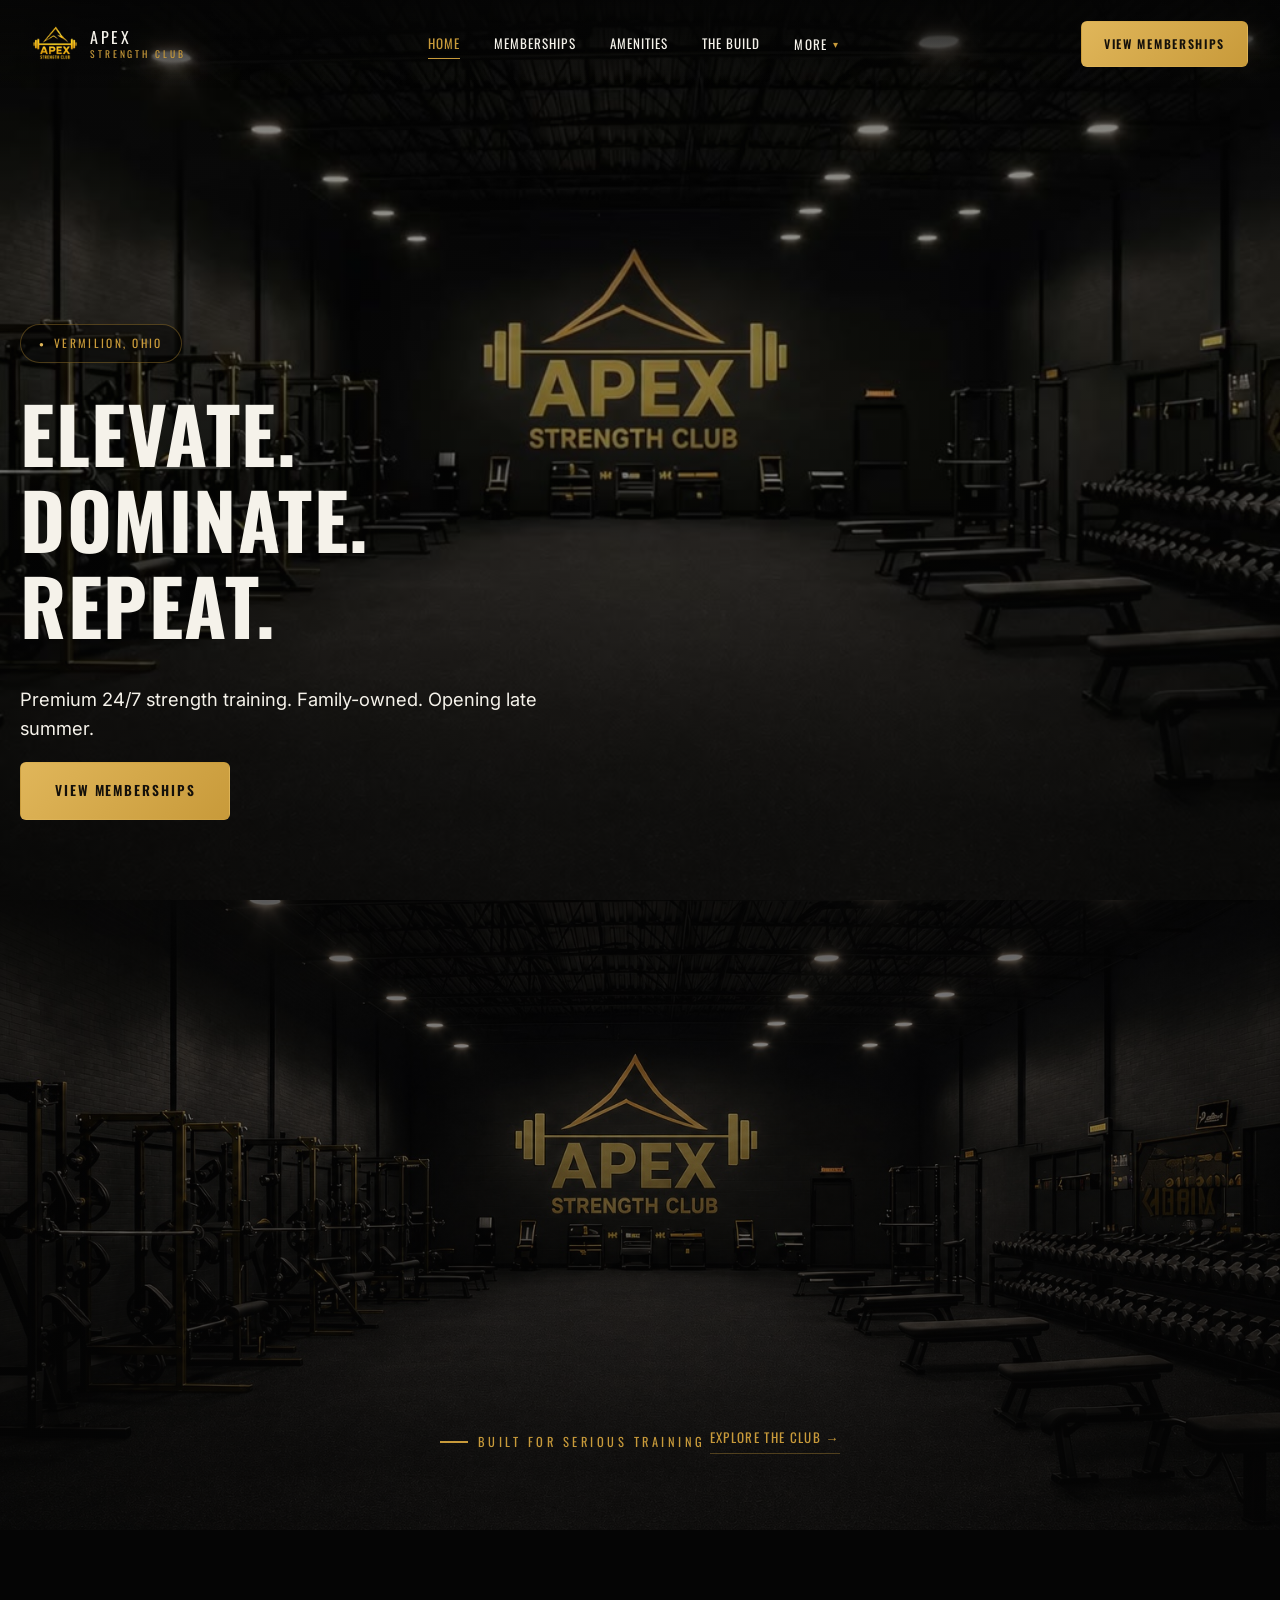
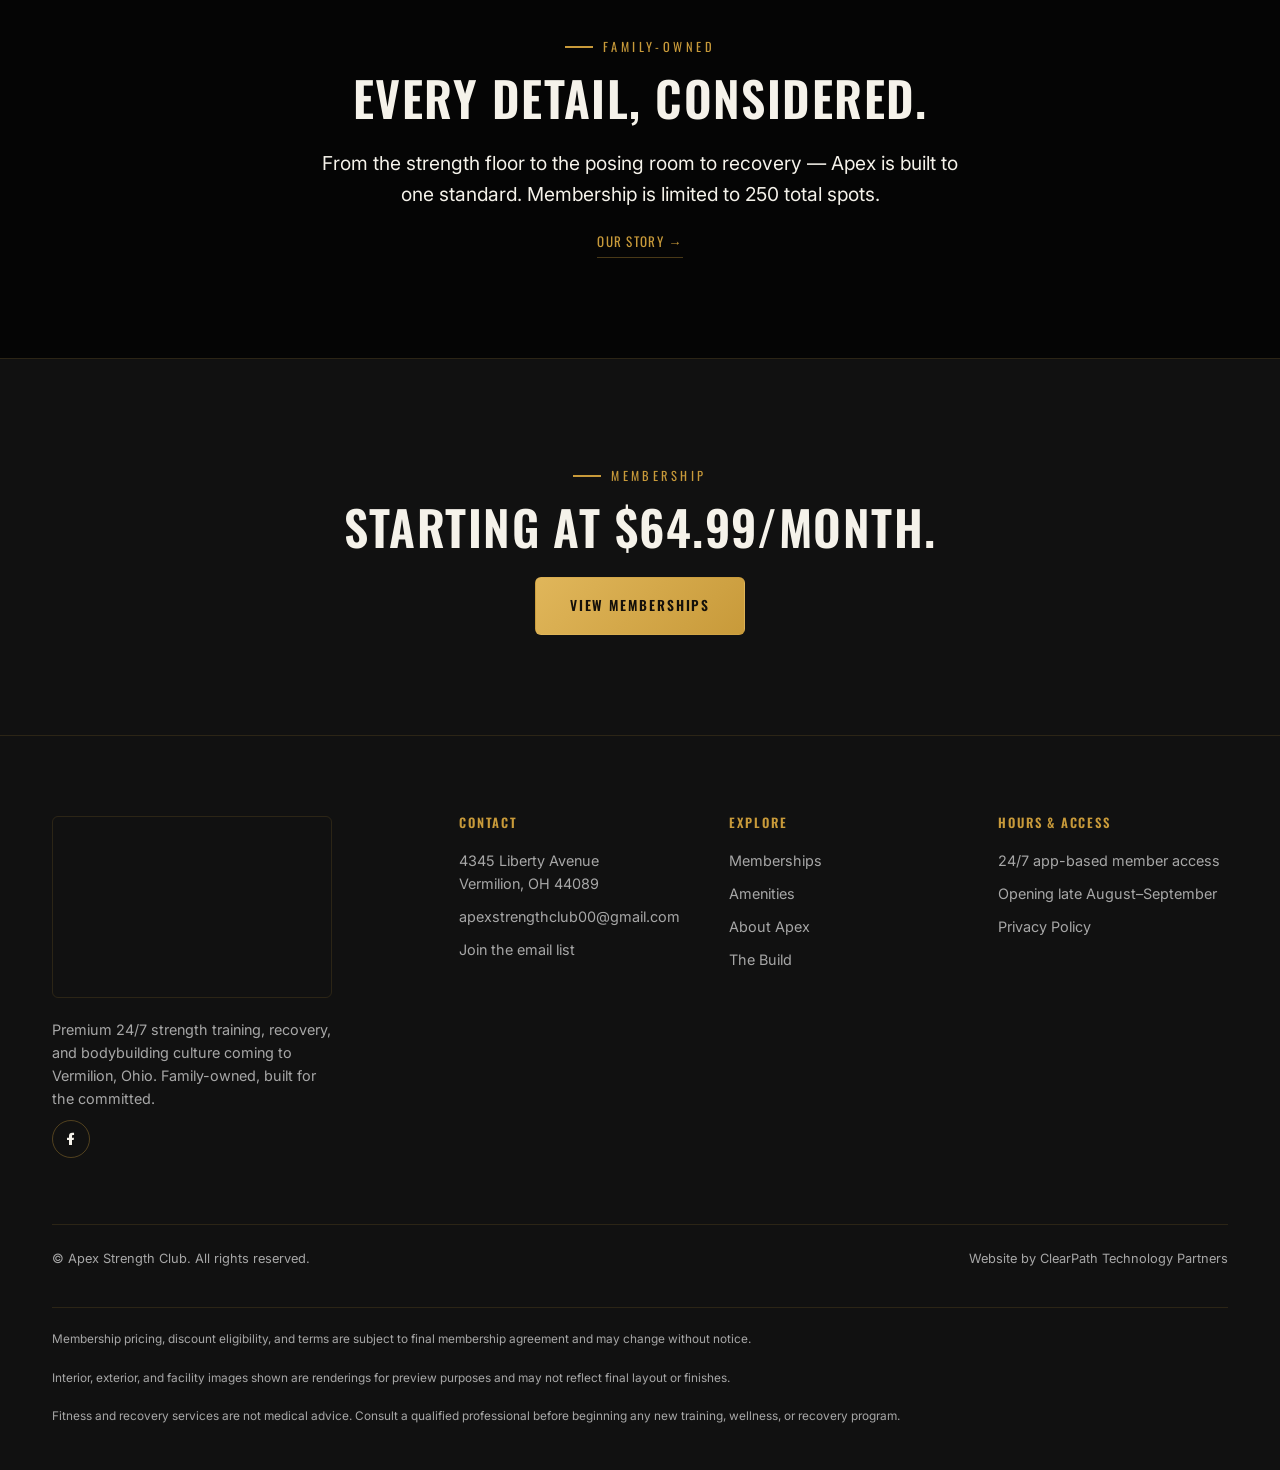
==== index.html @ a41e516b "Experiment: strip homepage to a minimal, premium-brand layout Testing a "less is more" methodology o" ====
<!doctype html>
<html lang="en">
<head>
<meta charset="UTF-8">
<meta name="viewport" content="width=device-width, initial-scale=1">
<title>Apex Strength Club | 24/7 Gym Coming to Vermilion, Ohio</title>
<meta name="description" content="Apex Strength Club is bringing premium 24/7 strength training, recovery amenities, a posing room, smoothie bar, and a luxury gym experience to Vermilion, Ohio.">
<link rel="canonical" href="https://apexstrengthclub.com/">

<meta property="og:type" content="website">
<meta property="og:title" content="Apex Strength Club | 24/7 Gym Coming to Vermilion, Ohio">
<meta property="og:description" content="Premium 24/7 strength training, recovery, and bodybuilding culture coming to Vermilion, Ohio. Memberships starting at $64.99/month.">
<meta property="og:image" content="https://apexstrengthclub.com/assets/images/web/gym-interior-main.jpg">
<meta property="og:url" content="https://apexstrengthclub.com/">
<meta name="twitter:card" content="summary_large_image">

<link rel="icon" href="/favicon.ico" sizes="any">
<link rel="icon" type="image/png" sizes="32x32" href="assets/images/favicon/favicon-32.png">
<link rel="icon" type="image/png" sizes="16x16" href="assets/images/favicon/favicon-16.png">
<link rel="apple-touch-icon" sizes="180x180" href="assets/images/favicon/apple-touch-icon.png">

<link rel="preconnect" href="https://fonts.googleapis.com">
<link rel="preconnect" href="https://fonts.gstatic.com" crossorigin>
<link href="https://fonts.googleapis.com/css2?family=Oswald:wght@500;600;700&family=Inter:wght@400;500;600&display=swap" rel="stylesheet">
<link rel="stylesheet" href="assets/css/styles.css?v=14">

<script type="application/ld+json">
{
  "@context": "https://schema.org",
  "@type": "SportsActivityLocation",
  "name": "Apex Strength Club",
  "image": "https://apexstrengthclub.com/assets/images/web/gym-interior-main.jpg",
  "url": "https://apexstrengthclub.com/",
  "email": "apexstrengthclub00@gmail.com",
  "address": {
    "@type": "PostalAddress",
    "streetAddress": "4345 Liberty Avenue",
    "addressLocality": "Vermilion",
    "addressRegion": "OH",
    "postalCode": "44089",
    "addressCountry": "US"
  },
  "openingHours": "Mo-Su 00:00-24:00",
  "priceRange": "$64.99-$69.99/month",
  "sameAs": ["https://www.facebook.com/p/Apex-strength-Club-61581613797288/"]
}
</script>
<!-- CONFIRM before launch: add "telephone" field to the schema above once a business line is public. -->

<!-- Vercel Web Analytics -->
<script>window.va = window.va || function () { (window.vaq = window.vaq || []).push(arguments); };</script>
<script defer src="/_vercel/insights/script.js"></script>
</head>
<body data-page="home">

<div id="nav-ph"></div>

<main>

  <!-- HERO -->
  <section class="hero">
    <video class="hero-media" data-bg-video autoplay muted loop playsinline preload="auto" poster="assets/images/posters/apex-gym-hero.jpg">
      <source src="assets/videos/optimized/apex-gym-hero.mp4" type="video/mp4">
    </video>
    <div class="container hero-content">
      <span class="hero-badge">Vermilion, Ohio</span>
      <h1>Elevate.<br>Dominate.<br>Repeat.</h1>
      <p class="lead">Premium 24/7 strength training. Family-owned. Opening late summer.</p>
      <div class="cta-row">
        <a href="memberships.html" class="btn btn-primary">View Memberships</a>
      </div>
    </div>
  </section>

  <!-- VISUAL MOMENT -->
  <section class="page-hero" style="min-height:70vh;">
    <img class="page-hero-media" src="assets/images/web/gym-interior-main.jpg" alt="Rendering of the Apex Strength Club main strength floor with the gold Apex wordmark on the back wall" loading="lazy">
    <div class="container page-hero-content" style="padding-bottom:64px;" data-reveal="up">
      <span class="kicker">Built For Serious Training</span>
      <a href="amenities.html" class="link-minimal">Explore the Club &rarr;</a>
    </div>
  </section>

  <!-- BRAND STATEMENT -->
  <section class="section" style="text-align:center;">
    <div class="container" style="max-width:720px;" data-reveal="up">
      <span class="kicker" style="justify-content:center">Family-Owned</span>
      <h2>Every detail, considered.</h2>
      <p class="lead">From the strength floor to the posing room to recovery &mdash; Apex is built to one standard. Membership is limited to 250 total spots.</p>
      <a href="about.html" class="link-minimal">Our Story &rarr;</a>
    </div>
  </section>

  <!-- MEMBERSHIP CTA -->
  <section class="section section-alt" style="text-align:center; border-top:1px solid var(--border);">
    <div class="container" data-reveal="up">
      <span class="kicker" style="justify-content:center">Membership</span>
      <h2>Starting at $64.99/month.</h2>
      <div class="cta-row" style="justify-content:center;">
        <a href="memberships.html" class="btn btn-primary">View Memberships</a>
      </div>
    </div>
  </section>

</main>

<div id="footer-ph"></div>
<div id="sticky-cta-ph"></div>

<script src="assets/js/components.js?v=4"></script>
<script>
  document.getElementById('nav-ph').innerHTML = NAV(document.body.dataset.page);
  document.getElementById('footer-ph').innerHTML = FOOTER;
  document.getElementById('sticky-cta-ph').innerHTML = MOBILE_STICKY_CTA;
</script>
<script src="assets/js/script.js?v=5"></script>
</body>
</html>
---- assets/css/styles.css ----
/* ============================================================
   APEX STRENGTH CLUB — design tokens + site styles
   Palette/type per client brief. No hardcoded colors below —
   everything reaches for the tokens in :root.
   ============================================================ */

:root {
  /* Brand colors (from build brief) */
  --bg: #050505;
  --surface: #111111;
  --panel: #1a1a1a;
  --accent: #c89a3a;
  --accent-glow: #e0b65a;
  --text: #f5f2ea;
  --muted: #a7a7a7;

  /* Derived */
  --border: rgba(200, 154, 58, 0.15);
  --border-s: rgba(200, 154, 58, 0.35);
  --shadow-glow: 0 0 40px rgba(200, 154, 58, 0.18);
  --overlay-strong: rgba(5, 5, 5, 0.78);
  --overlay-soft: rgba(5, 5, 5, 0.45);

  /* Radii */
  --r: 6px;
  --rl: 12px;
  --rxl: 20px;

  /* Type */
  --fd: 'Oswald', sans-serif;
  --fb: 'Inter', sans-serif;

  /* Layout */
  --container: 1240px;
  --nav-h: 88px;
}

/* ---------- Reset ---------- */
*, *::before, *::after { box-sizing: border-box; }
html { scroll-behavior: smooth; scroll-padding-top: var(--nav-h); overflow-x: hidden; }
body {
  margin: 0;
  background: var(--bg);
  color: var(--text);
  font-family: var(--fb);
  font-size: 16px;
  line-height: 1.6;
  -webkit-font-smoothing: antialiased;
  overflow-x: hidden; /* scroll-reveal transforms shouldn't introduce a horizontal scrollbar */
}
img { max-width: 100%; display: block; }
a { color: inherit; text-decoration: none; }
ul { list-style: none; margin: 0; padding: 0; }
button { font-family: inherit; cursor: pointer; }
input, select, textarea { font-family: inherit; }

/* Visible focus state everywhere, never silently removed */
a:focus-visible, button:focus-visible, input:focus-visible,
textarea:focus-visible, select:focus-visible {
  outline: 2px solid var(--accent-glow);
  outline-offset: 3px;
}

.visually-hidden {
  position: absolute; width: 1px; height: 1px; overflow: hidden;
  clip: rect(0 0 0 0); white-space: nowrap;
}

/* ---------- Typography ---------- */
h1, h2, h3, h4 {
  font-family: var(--fd);
  text-transform: uppercase;
  letter-spacing: 0.03em;
  font-weight: 600;
  line-height: 1.12;
  margin: 0 0 0.5em;
  color: var(--text);
}
h1 { font-size: clamp(2.6rem, 6vw, 5rem); font-weight: 700; letter-spacing: 0.02em; }
h2 { font-size: clamp(2rem, 4vw, 3rem); }
h3 { font-size: clamp(1.25rem, 2.4vw, 1.6rem); }
p { margin: 0 0 1em; color: var(--muted); }
p.lead { font-size: 1.2rem; color: var(--text); }
strong { color: var(--text); }

.kicker {
  display: inline-flex;
  align-items: center;
  gap: 10px;
  font-family: var(--fd);
  text-transform: uppercase;
  letter-spacing: 0.28em;
  font-size: 0.78rem;
  color: var(--accent);
  margin-bottom: 1.1em;
}
.kicker::before {
  content: '';
  width: 28px; height: 2px;
  background: var(--accent);
  display: inline-block;
}

.text-gold { color: var(--accent); }
.text-muted { color: var(--muted); }

/* Understated secondary/exploratory link — reserve solid buttons for the one
   primary action per section, this for "learn more"-weight links. */
.link-minimal {
  display: inline-flex;
  align-items: center;
  gap: 8px;
  font-family: var(--fd);
  text-transform: uppercase;
  letter-spacing: 0.1em;
  font-size: 0.82rem;
  color: var(--accent);
  border-bottom: 1px solid var(--border-s);
  padding-bottom: 5px;
  transition: gap 0.25s ease, border-color 0.25s ease;
}
.link-minimal:hover { gap: 13px; border-color: var(--accent); }

/* ---------- Layout helpers ---------- */
.container {
  max-width: var(--container);
  margin: 0 auto;
  padding: 0 32px;
}
.section { padding: 100px 0; }
.section-alt { background: var(--surface); }
.section-header { max-width: 680px; margin-bottom: 56px; }
.section-header.center { margin-left: auto; margin-right: auto; text-align: center; }
.section-divider {
  height: 1px;
  background: linear-gradient(90deg, transparent, var(--border-s), transparent);
  border: none;
  margin: 0;
}

/* Peak motif divider — nods to the logo's mountain mark without repeating it literally */
.peak-divider {
  display: flex;
  justify-content: center;
  padding: 0;
  background: var(--bg);
}
.peak-divider svg { display: block; width: 64px; height: 24px; }

/* ---------- Buttons ---------- */
.btn {
  display: inline-flex;
  align-items: center;
  justify-content: center;
  gap: 10px;
  font-family: var(--fd);
  text-transform: uppercase;
  letter-spacing: 0.14em;
  font-size: 0.85rem;
  font-weight: 600;
  padding: 17px 34px;
  border-radius: var(--r);
  border: 1px solid transparent;
  transition: transform 0.2s ease, box-shadow 0.2s ease, background 0.2s ease, color 0.2s ease;
  white-space: nowrap;
}
.btn-primary {
  background: linear-gradient(135deg, var(--accent-glow), var(--accent));
  color: #14100a;
}
.btn-primary:hover { transform: translateY(-2px); box-shadow: var(--shadow-glow); }
.btn-outline {
  background: transparent;
  color: var(--text);
  border-color: var(--border-s);
}
.btn-outline:hover { border-color: var(--accent); color: var(--accent); }
.btn-block { width: 100%; }
.btn-sm { padding: 12px 22px; font-size: 0.75rem; }

.cta-row { display: flex; flex-wrap: wrap; gap: 16px; align-items: center; }

/* ---------- Nav ---------- */
.site-nav {
  position: fixed;
  top: 0; left: 0; right: 0;
  z-index: 500;
  display: flex;
  align-items: center;
  justify-content: space-between;
  height: var(--nav-h);
  padding: 0 32px;
  background: linear-gradient(to bottom, rgba(5,5,5,0.9), rgba(5,5,5,0));
  transition: background 0.3s ease, box-shadow 0.3s ease;
}
.site-nav.is-scrolled {
  background: rgba(5, 5, 5, 0.94);
  box-shadow: 0 1px 0 var(--border);
  backdrop-filter: blur(8px);
}
.nav-logo { display: flex; align-items: center; gap: 12px; flex-shrink: 0; }
.nav-logo img { height: 46px; width: 46px; object-fit: contain; }
.nav-logo-text {
  font-family: var(--fd);
  text-transform: uppercase;
  letter-spacing: 0.16em;
  font-size: 1rem;
  line-height: 1.1;
}
.nav-logo-text span { display: block; font-size: 0.6rem; color: var(--accent); letter-spacing: 0.3em; margin-top: 2px; }

.nav-links {
  display: flex;
  align-items: center;
  gap: 34px;
  margin: 0 auto;
}
.nav-links a {
  font-family: var(--fd);
  text-transform: uppercase;
  letter-spacing: 0.08em;
  font-size: 0.82rem;
  color: var(--text);
  position: relative;
  padding: 6px 0;
}
.nav-links a::after {
  content: '';
  position: absolute; left: 0; right: 100%; bottom: 0;
  height: 1px; background: var(--accent);
  transition: right 0.25s ease;
}
.nav-links a:hover::after, .nav-links a.is-active::after { right: 0; }
.nav-links a.is-active { color: var(--accent); }

.nav-dropdown { position: relative; list-style: none; }
.nav-dropdown-toggle {
  display: flex; align-items: center; gap: 6px;
  background: transparent; border: none; color: var(--text);
  font-family: var(--fd);
  text-transform: uppercase;
  letter-spacing: 0.08em;
  font-size: 0.82rem;
  padding: 6px 0;
}
.nav-dropdown-toggle .caret { font-size: 0.6rem; color: var(--accent); transition: transform 0.2s ease; }
.nav-dropdown-toggle.is-active { color: var(--accent); }
.nav-dropdown:hover .nav-dropdown-toggle .caret,
.nav-dropdown.is-open .nav-dropdown-toggle .caret { transform: rotate(180deg); }
.nav-dropdown-menu {
  position: absolute; top: calc(100% + 14px); left: 50%;
  transform: translateX(-50%) translateY(-6px);
  min-width: 160px;
  background: rgba(5, 5, 5, 0.98);
  border: 1px solid var(--border-s);
  border-radius: var(--r);
  padding: 8px;
  opacity: 0; visibility: hidden; pointer-events: none;
  transition: opacity 0.2s ease, transform 0.2s ease, visibility 0.2s ease;
  z-index: 20;
}
/* Invisible hover bridge: without this, moving the cursor straight down from
   "More" into the gap above the menu leaves both elements and closes it
   before the click ever lands. */
.nav-dropdown-menu::before {
  content: '';
  position: absolute;
  top: -14px; left: 0; right: 0; height: 14px;
}
.nav-dropdown:hover .nav-dropdown-menu,
.nav-dropdown.is-open .nav-dropdown-menu {
  opacity: 1; visibility: visible; pointer-events: auto;
  transform: translateX(-50%) translateY(0);
}
.nav-dropdown-menu a {
  display: block;
  padding: 10px 12px;
  white-space: nowrap;
  font-family: var(--fd);
  text-transform: uppercase;
  letter-spacing: 0.08em;
  font-size: 0.82rem;
  color: var(--text);
  border-radius: var(--r);
}
.nav-dropdown-menu a::after { display: none; }
.nav-dropdown-menu a:hover, .nav-dropdown-menu a.is-active { color: var(--accent); background: rgba(200, 154, 58, 0.08); }

.nav-actions { display: flex; align-items: center; gap: 18px; }
.nav-cta { flex-shrink: 0; }

.nav-toggle {
  display: none;
  flex-direction: column;
  justify-content: center;
  gap: 5px;
  width: 40px; height: 40px;
  background: transparent;
  border: 1px solid var(--border-s);
  border-radius: var(--r);
}
.nav-toggle span {
  display: block; height: 2px; width: 20px;
  margin: 0 auto;
  background: var(--text);
  transition: transform 0.25s ease, opacity 0.25s ease;
}
.nav-toggle[aria-expanded="true"] span:nth-child(1) { transform: translateY(7px) rotate(45deg); }
.nav-toggle[aria-expanded="true"] span:nth-child(2) { opacity: 0; }
.nav-toggle[aria-expanded="true"] span:nth-child(3) { transform: translateY(-7px) rotate(-45deg); }

/* ---------- Hero ---------- */
.hero {
  position: relative;
  min-height: 100svh;
  display: flex;
  align-items: flex-end;
  overflow: hidden;
  background: var(--bg) center/cover no-repeat;
}
.hero-media {
  position: absolute; inset: 0;
  width: 100%; height: 100%;
  object-fit: cover;
  z-index: 0;
  pointer-events: none; /* purely decorative background video — never intercept taps or show as "interactive" */
}
/* Belt-and-suspenders: some mobile browsers overlay a native play button on
   any <video>, autoplaying or not. These are background decoration, not a
   media player, so suppress every vendor's version of that control. */
.hero-media::-webkit-media-controls,
.hero-media::-webkit-media-controls-start-playback-button,
.hero-media::-webkit-media-controls-play-button {
  display: none !important;
  -webkit-appearance: none;
}
.hero::after {
  content: '';
  position: absolute; inset: 0;
  background:
    linear-gradient(to top, var(--overlay-strong) 10%, rgba(5,5,5,0.35) 55%, rgba(5,5,5,0.55) 100%);
  z-index: 1;
}
.hero-content {
  position: relative;
  z-index: 2;
  width: 100%;
  padding: 180px 0 80px;
}
.hero-badge {
  display: inline-flex;
  align-items: center;
  gap: 8px;
  border: 1px solid var(--border-s);
  background: rgba(5,5,5,0.5);
  color: var(--accent);
  font-family: var(--fd);
  text-transform: uppercase;
  letter-spacing: 0.2em;
  font-size: 0.72rem;
  padding: 9px 18px;
  border-radius: 999px;
  margin-bottom: 26px;
}
.hero-badge::before { content: '●'; font-size: 0.5rem; color: var(--accent-glow); }
.hero h1 { max-width: 900px; }
.hero .lead { max-width: 560px; font-size: 1.15rem; }
.hero-trustbar {
  display: flex; flex-wrap: wrap;
  gap: 12px 28px;
  margin-top: 46px;
  padding-top: 26px;
  border-top: 1px solid var(--border);
}
.hero-trustbar li {
  display: flex; align-items: center; gap: 8px;
  font-family: var(--fd);
  text-transform: uppercase;
  letter-spacing: 0.08em;
  font-size: 0.78rem;
  color: var(--text);
}
.hero-trustbar li::before { content: '◆'; color: var(--accent); font-size: 0.6rem; }

.page-hero {
  position: relative;
  min-height: 56vh;
  display: flex;
  align-items: flex-end;
  overflow: hidden;
  background: var(--bg) center/cover no-repeat;
}
.page-hero::after {
  content: '';
  position: absolute; inset: 0;
  background: linear-gradient(to top, var(--overlay-strong) 10%, rgba(5,5,5,0.45) 70%, rgba(5,5,5,0.65) 100%);
  z-index: 1;
}
.page-hero-media {
  position: absolute; inset: 0; width: 100%; height: 100%; object-fit: cover; z-index: 0;
}
.page-hero-content { position: relative; z-index: 2; padding: 170px 0 64px; }
.breadcrumb {
  font-family: var(--fd); text-transform: uppercase; letter-spacing: 0.14em;
  font-size: 0.75rem; color: var(--muted); margin-bottom: 18px;
}
.breadcrumb a:hover { color: var(--accent); }

/* ---------- Founding 50 offer band ---------- */
.offer-band {
  background: var(--panel);
  border-top: 1px solid var(--border);
  border-bottom: 1px solid var(--border);
  position: relative;
}
.offer-grid {
  display: grid;
  grid-template-columns: 1.2fr 1fr;
  gap: 60px;
  align-items: center;
}
.offer-stats {
  display: grid;
  grid-template-columns: repeat(3, 1fr);
  gap: 20px;
  margin: 34px 0;
}
.offer-stat {
  border: 1px solid var(--border);
  border-radius: var(--rl);
  padding: 22px 16px;
  text-align: center;
  background: rgba(200,154,58,0.03);
}
.offer-stat .num {
  font-family: var(--fd);
  font-size: clamp(1.6rem, 3vw, 2.2rem);
  color: var(--accent);
  display: block;
  margin-bottom: 4px;
}
.offer-stat .label {
  font-size: 0.72rem;
  text-transform: uppercase;
  letter-spacing: 0.1em;
  color: var(--muted);
}
.offer-card {
  background: linear-gradient(160deg, var(--surface), var(--bg));
  border: 1px solid var(--border-s);
  border-radius: var(--rxl);
  padding: 44px 38px;
  box-shadow: var(--shadow-glow);
}
.offer-price {
  font-family: var(--fd);
  font-size: clamp(3rem, 7vw, 4.4rem);
  color: var(--text);
  line-height: 1;
  margin-bottom: 4px;
}
.offer-price span { font-size: 1.2rem; color: var(--muted); text-transform: none; letter-spacing: 0; }
.offer-note { font-size: 0.85rem; color: var(--muted); margin: 18px 0 28px; }
.offer-list { display: flex; flex-direction: column; gap: 12px; margin-bottom: 30px; }
.offer-list li { display: flex; gap: 10px; align-items: flex-start; font-size: 0.92rem; color: var(--text); }
.offer-list li::before { content: '✓'; color: var(--accent); font-weight: 700; flex-shrink: 0; }

/* ---------- Membership pricing cards ---------- */
.pricing-grid {
  display: grid;
  grid-template-columns: repeat(3, 1fr);
  gap: 28px;
  align-items: stretch;
  padding-top: 14px; /* room for the badge to float above a card without clipping */
}
.pricing-card {
  position: relative;
  display: flex;
  flex-direction: column;
  background: linear-gradient(160deg, var(--surface), var(--bg));
  border: 1px solid var(--border-s);
  border-radius: var(--rxl);
  padding: 40px 30px;
  text-align: center;
  transform: scale(1);
  transition: transform 0.35s cubic-bezier(0.16, 0.8, 0.24, 1),
              opacity 0.35s ease, border-color 0.25s ease, box-shadow 0.35s ease;
}
/* Hovering one card grows it and gently recedes its siblings — a focus effect,
   not just a flat hover state. */
.pricing-grid:hover .pricing-card { transform: scale(0.96); opacity: 0.7; }
.pricing-grid .pricing-card:hover {
  transform: scale(1.06);
  opacity: 1;
  border-color: var(--accent);
  box-shadow: var(--shadow-glow);
  z-index: 2;
}
.pricing-card-badge {
  position: absolute; top: -14px; left: 50%;
  transform: translateX(-50%);
  background: linear-gradient(135deg, var(--accent-glow), var(--accent));
  color: #14100a;
  font-family: var(--fd);
  text-transform: uppercase;
  letter-spacing: 0.08em;
  font-size: 0.68rem;
  font-weight: 600;
  padding: 6px 16px;
  border-radius: 999px;
  white-space: nowrap;
}
.pricing-card h3 { font-size: 1.05rem; margin-bottom: 2px; }
.pricing-card-price {
  font-family: var(--fd);
  font-size: clamp(2.2rem, 4vw, 2.6rem);
  color: var(--accent);
  line-height: 1;
  margin: 14px 0 2px;
}
.pricing-card-price span { font-size: 0.9rem; color: var(--muted); text-transform: none; letter-spacing: 0; }
.pricing-card-note { font-size: 0.8rem; color: var(--muted); margin-bottom: 22px; }
.pricing-card .offer-list { flex: 1; text-align: left; }
.pricing-card .btn { width: 100%; margin-top: 24px; }

@media (max-width: 1024px) {
  .pricing-grid { grid-template-columns: 1fr; max-width: 460px; margin: 0 auto; }
  .pricing-grid:hover .pricing-card { transform: scale(1); opacity: 1; }
  .pricing-grid .pricing-card:hover { transform: scale(1); }
}

/* ---------- Amenities / feature grid ---------- */
.grid {
  display: grid;
  grid-template-columns: repeat(4, 1fr);
  gap: 24px;
}
.grid.cols-3 { grid-template-columns: repeat(3, 1fr); }
.grid.cols-2 { grid-template-columns: repeat(2, 1fr); }

.card {
  background: var(--surface);
  border: 1px solid var(--border);
  border-radius: var(--rl);
  padding: 32px 26px;
  transition: border-color 0.25s ease, transform 0.25s ease;
}
.card:hover { border-color: var(--border-s); transform: translateY(-4px); }
.icon-badge {
  width: 52px; height: 52px;
  border-radius: 50%;
  border: 1px solid var(--border-s);
  display: flex; align-items: center; justify-content: center;
  color: var(--accent);
  margin-bottom: 20px;
}
.icon-badge svg { width: 24px; height: 24px; }
.card h3 { margin-bottom: 10px; font-size: 1.1rem; }
.card p { font-size: 0.92rem; margin-bottom: 0; }

/* ---------- Gallery ---------- */
.gallery-grid {
  display: grid;
  grid-template-columns: repeat(6, 1fr);
  grid-auto-rows: 220px;
  gap: 16px;
}
.gallery-item {
  position: relative;
  overflow: hidden;
  border-radius: var(--rl);
  cursor: pointer;
  grid-column: span 2;
}
.gallery-item.wide { grid-column: span 3; }
.gallery-item.tall { grid-row: span 2; }
.gallery-item img {
  width: 100%; height: 100%; object-fit: cover;
  transition: transform 0.5s ease;
}
.gallery-item:hover img { transform: scale(1.06); }
.gallery-item::after {
  content: '';
  position: absolute; inset: 0;
  background: linear-gradient(to top, rgba(5,5,5,0.75), transparent 55%);
}
.gallery-caption {
  position: absolute; left: 18px; bottom: 14px; z-index: 2;
  font-family: var(--fd); text-transform: uppercase; letter-spacing: 0.08em;
  font-size: 0.82rem; color: var(--text);
}

.lightbox {
  position: fixed; inset: 0; z-index: 1000;
  background: rgba(5,5,5,0.94);
  display: none;
  align-items: center; justify-content: center;
  padding: 40px;
}
.lightbox.is-open { display: flex; }
.lightbox img { max-width: 90vw; max-height: 82vh; border-radius: var(--r); }
.lightbox-close {
  position: absolute; top: 26px; right: 32px;
  width: 44px; height: 44px; border-radius: 50%;
  border: 1px solid var(--border-s); background: rgba(5,5,5,0.6); color: var(--text);
  font-size: 1.3rem; display: flex; align-items: center; justify-content: center;
}
.lightbox-caption {
  position: absolute; bottom: 30px; left: 0; right: 0; text-align: center;
  color: var(--muted); font-size: 0.85rem;
}

/* ---------- Timeline ---------- */
.timeline { display: flex; flex-direction: column; gap: 0; max-width: 720px; }
.timeline-item {
  position: relative;
  padding: 0 0 44px 44px;
  border-left: 1px solid var(--border-s);
}
.timeline-item:last-child { border-color: transparent; padding-bottom: 0; }
.timeline-dot {
  position: absolute; left: -7px; top: 0;
  width: 13px; height: 13px; border-radius: 50%;
  background: var(--bg); border: 2px solid var(--accent);
}
.timeline-item.is-active .timeline-dot { background: var(--accent); box-shadow: 0 0 0 4px rgba(200,154,58,0.2); }
.timeline-date {
  font-family: var(--fd); text-transform: uppercase; letter-spacing: 0.1em;
  font-size: 0.78rem; color: var(--accent); margin-bottom: 6px; display: block;
}
.timeline-item h3 { margin-bottom: 8px; }
.timeline-item p { margin-bottom: 0; }

/* ---------- About split ---------- */
.split {
  display: grid;
  grid-template-columns: 1fr 1fr;
  gap: 64px;
  align-items: center;
}
.split img { border-radius: var(--rxl); }
.split.reverse .split-media { order: 2; }

/* ---------- FAQ ---------- */
.faq-list { max-width: 820px; }
.faq-item {
  border-bottom: 1px solid var(--border);
}
.faq-question {
  width: 100%;
  display: flex; align-items: center; justify-content: space-between; gap: 20px;
  background: transparent; border: none; color: var(--text);
  text-align: left;
  padding: 26px 4px;
  font-family: var(--fd); text-transform: uppercase; letter-spacing: 0.03em;
  font-size: 1rem;
}
.faq-question .icon {
  flex-shrink: 0; width: 24px; height: 24px;
  border: 1px solid var(--border-s); border-radius: 50%;
  display: flex; align-items: center; justify-content: center;
  color: var(--accent); font-size: 0.9rem;
  transition: transform 0.25s ease;
}
.faq-item.is-open .faq-question .icon { transform: rotate(45deg); }
.faq-answer {
  max-height: 0;
  overflow: hidden;
  transition: max-height 0.3s ease;
}
.faq-answer-inner { padding: 0 4px 26px; max-width: 680px; }
.faq-item.is-open .faq-answer { max-height: 240px; }

/* ---------- Forms ---------- */
.form { display: flex; flex-direction: column; gap: 16px; max-width: 520px; }
.form-row { display: grid; grid-template-columns: 1fr 1fr; gap: 16px; }
.ff {
  width: 100%;
  background: var(--panel);
  border: 1px solid var(--border);
  border-radius: var(--r);
  padding: 15px 16px;
  color: var(--text);
  font-size: 1rem; /* keep >=16px so iOS Safari doesn't zoom on focus */
}
.ff::placeholder { color: var(--muted); }
.ff:focus { border-color: var(--accent); }
textarea.ff { resize: vertical; min-height: 110px; }
.form-note { font-size: 0.8rem; color: var(--muted); }

/* ---------- Map ---------- */
.map-section { border-radius: var(--rxl); overflow: hidden; border: 1px solid var(--border); }
.map-section iframe { display: block; filter: grayscale(0.3) invert(0.92) contrast(0.9); }

/* ---------- Footer ---------- */
.site-footer { background: var(--surface); border-top: 1px solid var(--border); padding: 80px 0 0; }
.footer-grid {
  display: grid;
  grid-template-columns: 1.6fr 1fr 1fr 1fr;
  gap: 40px;
  padding-bottom: 56px;
  border-bottom: 1px solid var(--border);
}
.footer-brand img { height: 44px; width: 44px; object-fit: contain; margin-bottom: 18px; }
.footer-brand p { font-size: 0.9rem; max-width: 280px; }
.footer-map {
  border-radius: var(--r);
  overflow: hidden;
  border: 1px solid var(--border);
  margin-bottom: 20px;
  max-width: 280px;
}
.footer-map iframe { display: block; filter: grayscale(0.3) invert(0.92) contrast(0.9); }
.footer-col h4 {
  font-size: 0.8rem; letter-spacing: 0.14em; color: var(--accent); margin-bottom: 18px;
}
.footer-col p, .footer-col a { font-size: 0.9rem; color: var(--muted); margin-bottom: 10px; display: block; }
.footer-col a:hover { color: var(--accent); }
.footer-social { display: flex; gap: 12px; margin-top: 6px; }
.footer-social a {
  width: 38px; height: 38px; border-radius: 50%;
  border: 1px solid var(--border-s);
  display: flex; align-items: center; justify-content: center;
  color: var(--text);
}
.footer-social a:hover { color: var(--accent); border-color: var(--accent); }
.footer-social svg { width: 16px; height: 16px; }

.footer-bottom {
  display: flex; flex-wrap: wrap; align-items: center; justify-content: space-between;
  gap: 12px;
  padding: 24px 0;
  font-size: 0.8rem;
  color: var(--muted);
}
.footer-credit a { color: var(--muted); }
.footer-credit a:hover { color: var(--accent); }

.footer-disclaimers {
  padding: 22px 0 32px;
  border-top: 1px solid var(--border);
  font-size: 0.74rem;
  color: #6f6f6f;
  display: flex; flex-direction: column; gap: 8px;
}

/* ---------- Mobile sticky CTA ---------- */
.mobile-sticky-cta {
  display: none;
  position: fixed; left: 0; right: 0; bottom: 0; z-index: 400;
  background: rgba(5,5,5,0.96);
  border-top: 1px solid var(--border-s);
  backdrop-filter: blur(10px);
  padding: 12px 14px calc(12px + env(safe-area-inset-bottom));
  gap: 10px;
}
.mobile-sticky-cta .msc-claim {
  flex: 1;
  text-align: center;
  background: linear-gradient(135deg, var(--accent-glow), var(--accent));
  color: #14100a;
  font-family: var(--fd); text-transform: uppercase; letter-spacing: 0.1em;
  font-size: 0.82rem; font-weight: 600;
  padding: 14px 10px;
  border-radius: var(--r);
}
.mobile-sticky-cta .msc-secondary {
  flex-shrink: 0;
  display: flex; align-items: center; justify-content: center;
  width: 48px;
  border: 1px solid var(--border-s);
  border-radius: var(--r);
  color: var(--text);
}

/* ---------- Prose pages (privacy / 404) ---------- */
.prose { max-width: 760px; }
.prose h2 { margin-top: 1.6em; }
.prose ul { list-style: disc; padding-left: 1.4em; margin-bottom: 1.2em; }
.prose li { color: var(--muted); margin-bottom: 0.4em; }

.error-page {
  min-height: 100vh;
  display: flex; flex-direction: column; align-items: center; justify-content: center;
  text-align: center;
  padding: 140px 24px 80px;
}
.error-page .code {
  font-family: var(--fd); color: var(--accent);
  font-size: clamp(4rem, 12vw, 8rem);
  line-height: 1;
  margin-bottom: 10px;
}

/* Badge (used for "coming soon" / status chips) */
.badge {
  display: inline-flex; align-items: center; gap: 8px;
  border: 1px solid var(--border-s);
  border-radius: 999px;
  padding: 6px 16px;
  font-family: var(--fd); text-transform: uppercase; letter-spacing: 0.12em;
  font-size: 0.7rem; color: var(--accent);
}

/* ============================================================
   Responsive — 1024 / 768 / 480 breakpoints, used consistently
   ============================================================ */
@media (max-width: 1024px) {
  .section { padding: 72px 0; }
  .grid { grid-template-columns: repeat(2, 1fr); }
  .grid.cols-3 { grid-template-columns: repeat(2, 1fr); }
  .offer-grid { grid-template-columns: 1fr; gap: 40px; }
  .split { grid-template-columns: 1fr; gap: 36px; }
  .split.reverse .split-media { order: 0; }
  .footer-grid { grid-template-columns: 1fr 1fr; gap: 36px; }
  .gallery-grid { grid-template-columns: repeat(4, 1fr); grid-auto-rows: 200px; }
  .gallery-item.wide { grid-column: span 2; }
}

@media (max-width: 768px) {
  .container { padding: 0 22px; }
  .site-nav { padding: 0 16px; }
  .nav-links {
    position: fixed; top: var(--nav-h); left: 0; right: 0;
    flex-direction: column; align-items: stretch;
    background: rgba(5,5,5,0.98);
    border-top: 1px solid var(--border);
    padding: 0 22px;
    gap: 4px;
    max-height: 0; overflow: hidden;
    transition: max-height 0.3s ease, padding 0.3s ease;
  }
  .nav-links.is-open { max-height: 640px; padding: 10px 22px 26px; }
  .nav-links a { display: block; width: 100%; padding: 14px 0; border-bottom: 1px solid var(--border); }
  .nav-links a::after { display: none; }
  .nav-toggle { display: flex; }
  /* .nav-links is position:fixed on mobile (out of flex flow), so with the CTA
     hidden, an empty .nav-actions box was still claiming the flex-end slot and
     stranding the toggle away from the true right edge. Drop it from flow too. */
  .nav-actions { display: none; }

  .nav-dropdown-toggle {
    width: 100%; justify-content: space-between;
    padding: 14px 0; border-bottom: 1px solid var(--border);
  }
  .nav-dropdown-menu {
    /* Plain display toggle on mobile — animating max-height here fights the
       outer nav-links flex column's own max-height transition and under-reports
       the container's height, clipping these links out of view. */
    display: none;
    position: static; transform: none;
    opacity: 1; visibility: visible; pointer-events: auto;
    background: transparent; border: none; z-index: auto;
    padding: 0 0 0 16px;
  }
  .nav-dropdown.is-open .nav-dropdown-menu { display: block; }
  /* Same specificity as the desktop :hover/.is-open transform rule, so it must be
     restated here (not just in the base .nav-dropdown-menu reset above) to win. */
  .nav-dropdown:hover .nav-dropdown-menu,
  .nav-dropdown.is-open .nav-dropdown-menu { transform: none; }
  .nav-dropdown-menu a { padding: 12px 0; border-bottom: 1px solid var(--border); }

  .section { padding: 56px 0; }
  .grid, .grid.cols-3, .grid.cols-2 { grid-template-columns: 1fr; }
  .offer-stats { grid-template-columns: 1fr; }
  .footer-grid { grid-template-columns: 1fr; gap: 30px; }
  .gallery-grid { grid-template-columns: repeat(2, 1fr); grid-auto-rows: 180px; }
  .gallery-item, .gallery-item.wide { grid-column: span 1; }
  .form-row { grid-template-columns: 1fr; }
  .mobile-sticky-cta { display: flex; }
  body { padding-bottom: 74px; } /* clear the sticky bar */
  .hero-content, .page-hero-content { padding-top: 150px; }
}

@media (max-width: 480px) {
  .section { padding: 40px 0; }
  .hero-trustbar { gap: 10px 18px; }
  .offer-card { padding: 32px 24px; }
  .btn { width: 100%; }
  .cta-row { flex-direction: column; align-items: stretch; }
  .footer-bottom { flex-direction: column; align-items: flex-start; }
}

@media (prefers-reduced-motion: reduce) {
  html { scroll-behavior: auto; }
  .gallery-item img, .card, .nav-links, .faq-answer { transition: none; }
}

/* ============================================================
   Scroll-reveal — elements pop in from the sides as they enter
   the viewport (see initScrollReveal in script.js). Purely a
   presentation layer: markup/content is unaffected either way.
   ============================================================ */
[data-reveal] {
  opacity: 0;
  transition: opacity 0.75s cubic-bezier(0.16, 0.8, 0.24, 1),
              transform 0.75s cubic-bezier(0.16, 0.8, 0.24, 1);
  will-change: transform, opacity;
}
[data-reveal="left"] { transform: translateX(-64px); }
[data-reveal="right"] { transform: translateX(64px); }
[data-reveal="up"] { transform: translateY(40px); }
[data-reveal].is-revealed { opacity: 1; transform: translateX(0) translateY(0); }

[data-reveal-delay="1"] { transition-delay: 0.08s; }
[data-reveal-delay="2"] { transition-delay: 0.16s; }
[data-reveal-delay="3"] { transition-delay: 0.24s; }
[data-reveal-delay="4"] { transition-delay: 0.32s; }
[data-reveal-delay="5"] { transition-delay: 0.4s; }
[data-reveal-delay="6"] { transition-delay: 0.48s; }

@media (max-width: 768px) {
  /* Shorter throw on mobile — narrower viewports make a 64px slide feel closer to a shove. */
  [data-reveal="left"] { transform: translateX(-32px); }
  [data-reveal="right"] { transform: translateX(32px); }
}

@media (prefers-reduced-motion: reduce) {
  [data-reveal] { opacity: 1; transform: none; transition: none; }
}
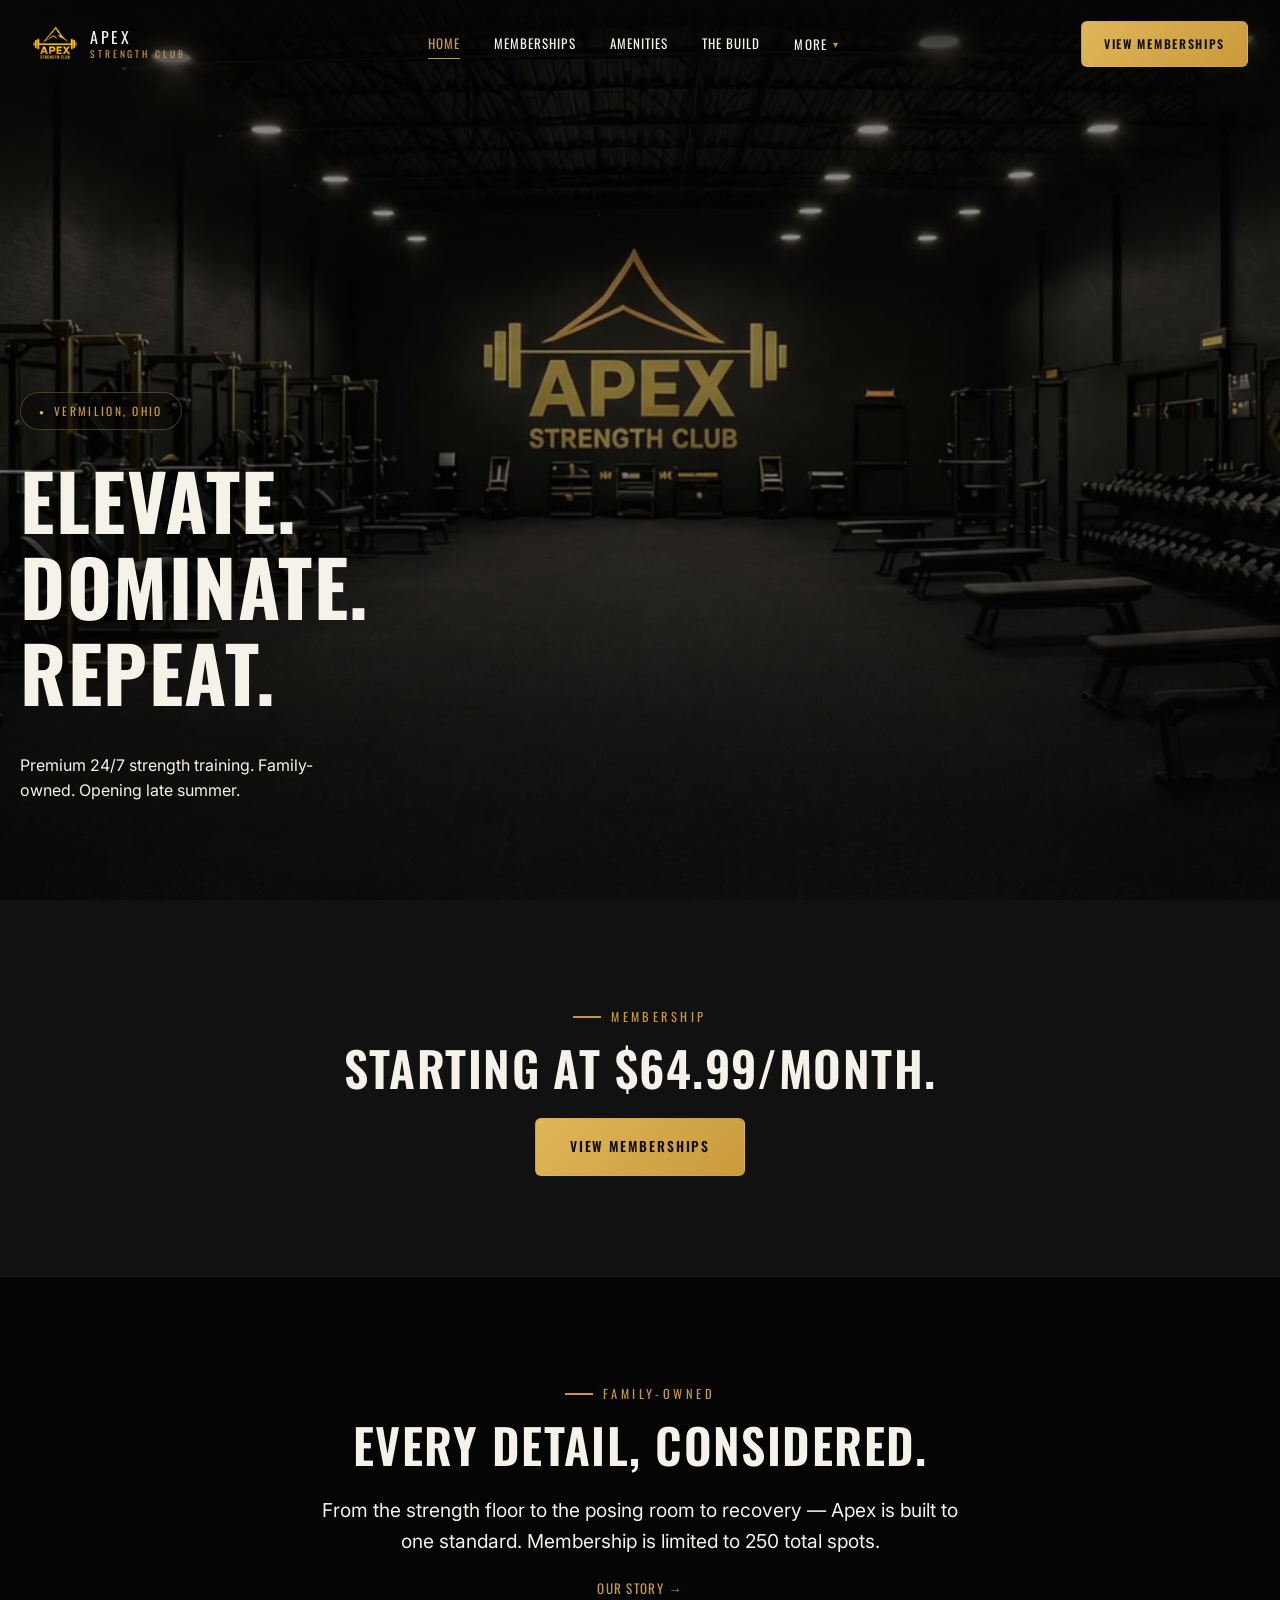
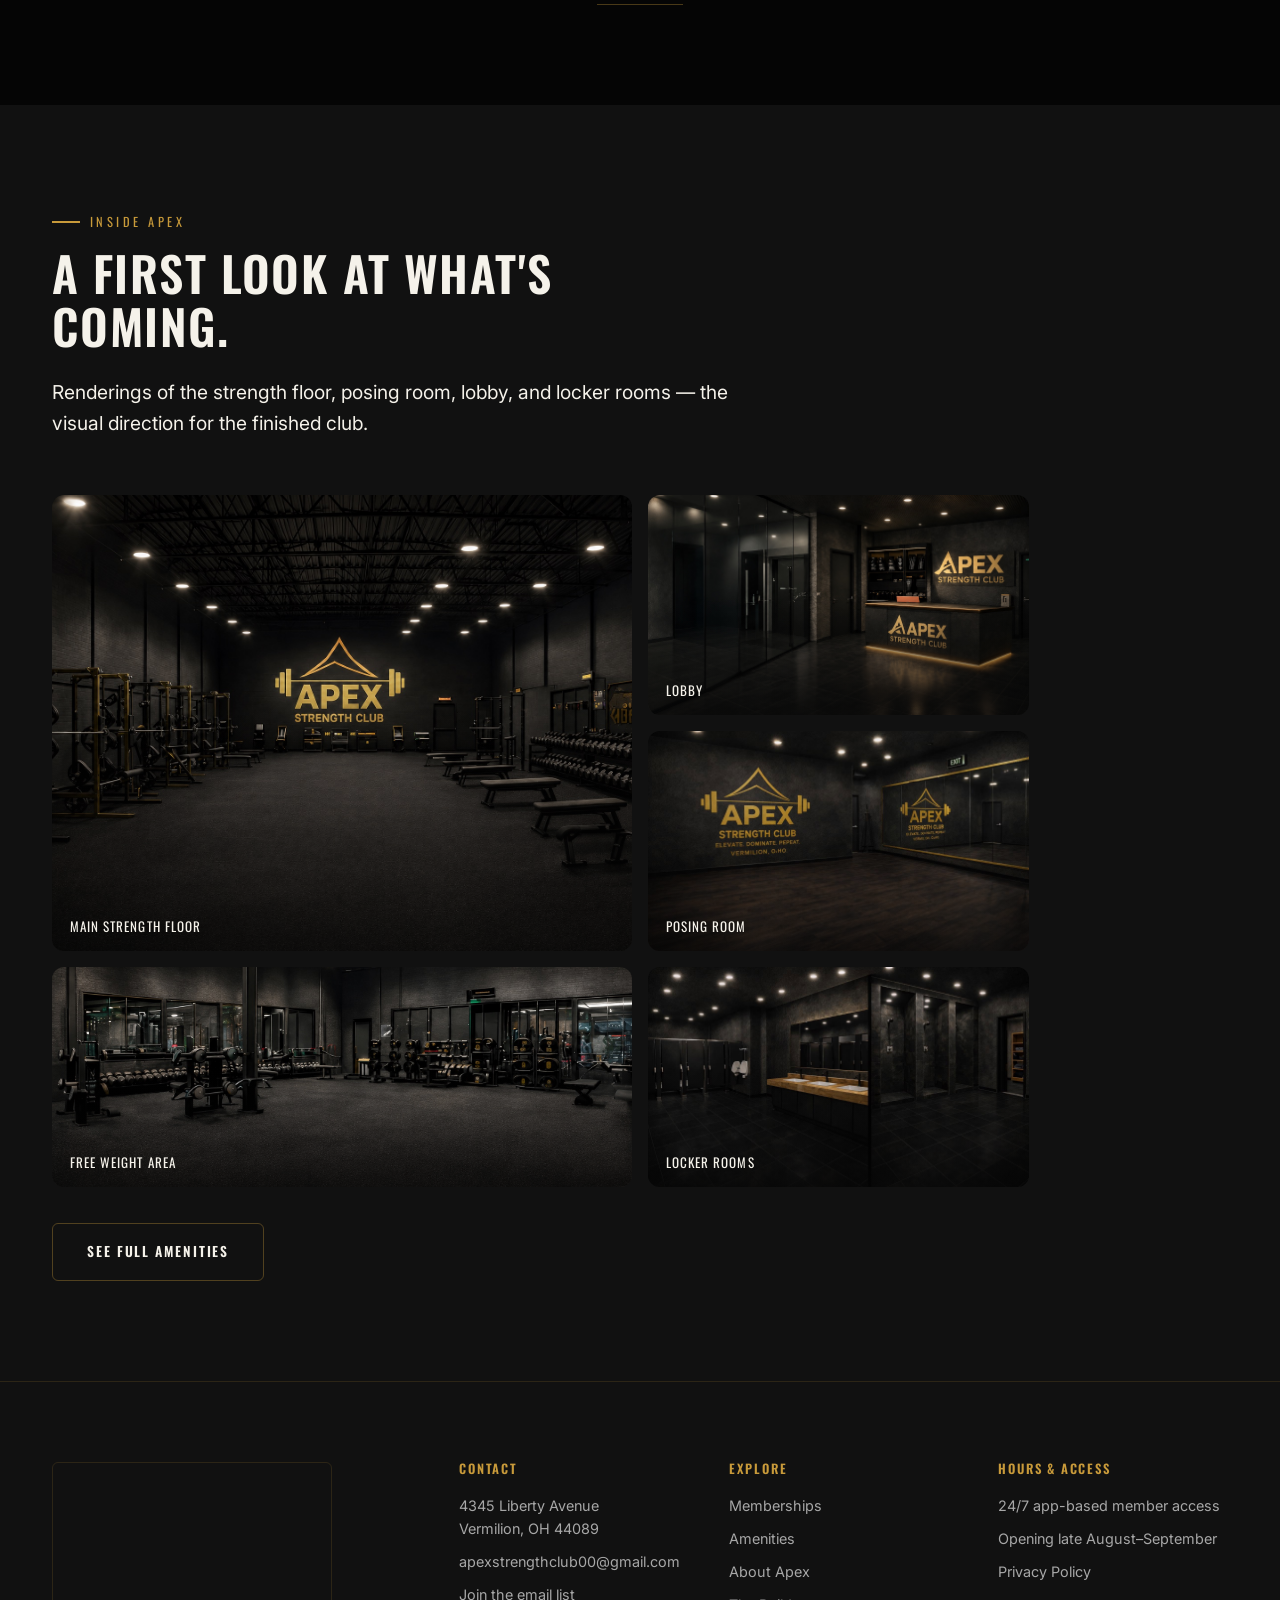
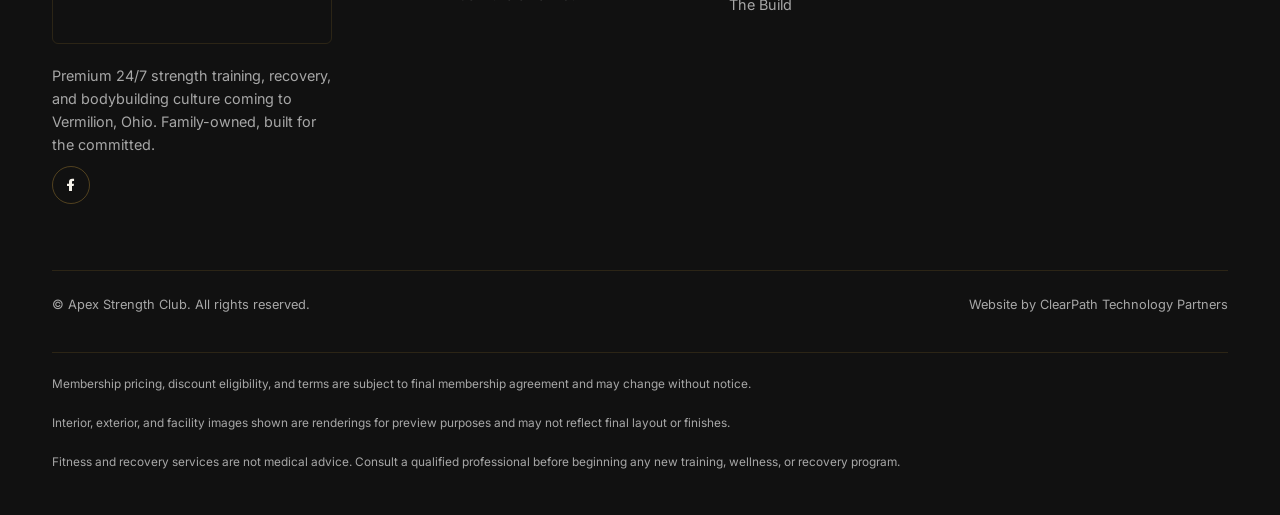
==== commit 1e267eaf: "Reorder minimal homepage, drop hero CTA, tighten hero subtext Per feedback on the minimal-homepage e" ====
--- a/index.html
+++ b/index.html
@@ -65,34 +65,12 @@
     <div class="container hero-content">
       <span class="hero-badge">Vermilion, Ohio</span>
       <h1>Elevate.<br>Dominate.<br>Repeat.</h1>
-      <p class="lead">Premium 24/7 strength training. Family-owned. Opening late summer.</p>
-      <div class="cta-row">
-        <a href="memberships.html" class="btn btn-primary">View Memberships</a>
-      </div>
-    </div>
-  </section>
-
-  <!-- VISUAL MOMENT -->
-  <section class="page-hero" style="min-height:70vh;">
-    <img class="page-hero-media" src="assets/images/web/gym-interior-main.jpg" alt="Rendering of the Apex Strength Club main strength floor with the gold Apex wordmark on the back wall" loading="lazy">
-    <div class="container page-hero-content" style="padding-bottom:64px;" data-reveal="up">
-      <span class="kicker">Built For Serious Training</span>
-      <a href="amenities.html" class="link-minimal">Explore the Club &rarr;</a>
-    </div>
-  </section>
-
-  <!-- BRAND STATEMENT -->
-  <section class="section" style="text-align:center;">
-    <div class="container" style="max-width:720px;" data-reveal="up">
-      <span class="kicker" style="justify-content:center">Family-Owned</span>
-      <h2>Every detail, considered.</h2>
-      <p class="lead">From the strength floor to the posing room to recovery &mdash; Apex is built to one standard. Membership is limited to 250 total spots.</p>
-      <a href="about.html" class="link-minimal">Our Story &rarr;</a>
+      <p class="lead" style="max-width:340px; font-size:1rem;">Premium 24/7 strength training. Family-owned. Opening late summer.</p>
     </div>
   </section>
 
   <!-- MEMBERSHIP CTA -->
-  <section class="section section-alt" style="text-align:center; border-top:1px solid var(--border);">
+  <section class="section section-alt" style="text-align:center;">
     <div class="container" data-reveal="up">
       <span class="kicker" style="justify-content:center">Membership</span>
       <h2>Starting at $64.99/month.</h2>
@@ -102,9 +80,62 @@
     </div>
   </section>
 
+  <!-- BRAND STATEMENT -->
+  <section class="section" style="text-align:center; border-top:1px solid var(--border);">
+    <div class="container" style="max-width:720px;" data-reveal="up">
+      <span class="kicker" style="justify-content:center">Family-Owned</span>
+      <h2>Every detail, considered.</h2>
+      <p class="lead">From the strength floor to the posing room to recovery &mdash; Apex is built to one standard. Membership is limited to 250 total spots.</p>
+      <a href="about.html" class="link-minimal">Our Story &rarr;</a>
+    </div>
+  </section>
+
+  <!-- GALLERY TEASER -->
+  <section class="section section-alt" id="gallery">
+    <div class="container">
+      <div class="section-header" data-reveal="up">
+        <span class="kicker">Inside Apex</span>
+        <h2>A first look at what's coming.</h2>
+        <p class="lead">Renderings of the strength floor, posing room, lobby, and locker rooms &mdash; the visual direction for the finished club.</p>
+      </div>
+      <div class="gallery-grid">
+        <div class="gallery-item wide tall" data-lightbox="assets/images/web/gym-interior-main.jpg" data-caption="Main strength floor" data-reveal="left">
+          <img src="assets/images/web/gym-interior-main.jpg" alt="Rendering of the Apex Strength Club main weight room with racks and the gold Apex wordmark on the back wall" loading="lazy">
+          <span class="gallery-caption">Main Strength Floor</span>
+        </div>
+        <div class="gallery-item" data-lightbox="assets/images/web/gym-interior-lobby.jpg" data-caption="Front desk and lobby" data-reveal="right" data-reveal-delay="1">
+          <img src="assets/images/web/gym-interior-lobby.jpg" alt="Rendering of the Apex Strength Club lobby and front desk with gold signage" loading="lazy">
+          <span class="gallery-caption">Lobby</span>
+        </div>
+        <div class="gallery-item" data-lightbox="assets/images/web/posing-room-mockup.jpg" data-caption="Posing room" data-reveal="right" data-reveal-delay="2">
+          <img src="assets/images/web/posing-room-mockup.jpg" alt="Rendering of the Apex Strength Club posing room with mirrored wall and gold branding" loading="lazy">
+          <span class="gallery-caption">Posing Room</span>
+        </div>
+        <div class="gallery-item wide" data-lightbox="assets/images/web/gym-interior-main-2.jpg" data-caption="Dumbbell and accessory area" data-reveal="left" data-reveal-delay="2">
+          <img src="assets/images/web/gym-interior-main-2.jpg" alt="Rendering of the Apex Strength Club dumbbell and accessory training area" loading="lazy">
+          <span class="gallery-caption">Free Weight Area</span>
+        </div>
+        <div class="gallery-item" data-lightbox="assets/images/web/lockeroom-mockup.jpg" data-caption="Locker rooms and showers" data-reveal="right" data-reveal-delay="3">
+          <img src="assets/images/web/lockeroom-mockup.jpg" alt="Rendering of the Apex Strength Club locker room and shower area with black tile and warm wood" loading="lazy">
+          <span class="gallery-caption">Locker Rooms</span>
+        </div>
+      </div>
+      <div class="cta-row" style="margin-top:36px;">
+        <a href="amenities.html" class="btn btn-outline">See Full Amenities</a>
+      </div>
+    </div>
+  </section>
+
 </main>
 
 <div id="footer-ph"></div>
+
+<!-- Lightbox -->
+<div class="lightbox" id="lightbox">
+  <button class="lightbox-close" aria-label="Close image">&times;</button>
+  <img src="" alt="">
+  <p class="lightbox-caption"></p>
+</div>
 <div id="sticky-cta-ph"></div>
 
 <script src="assets/js/components.js?v=4"></script>
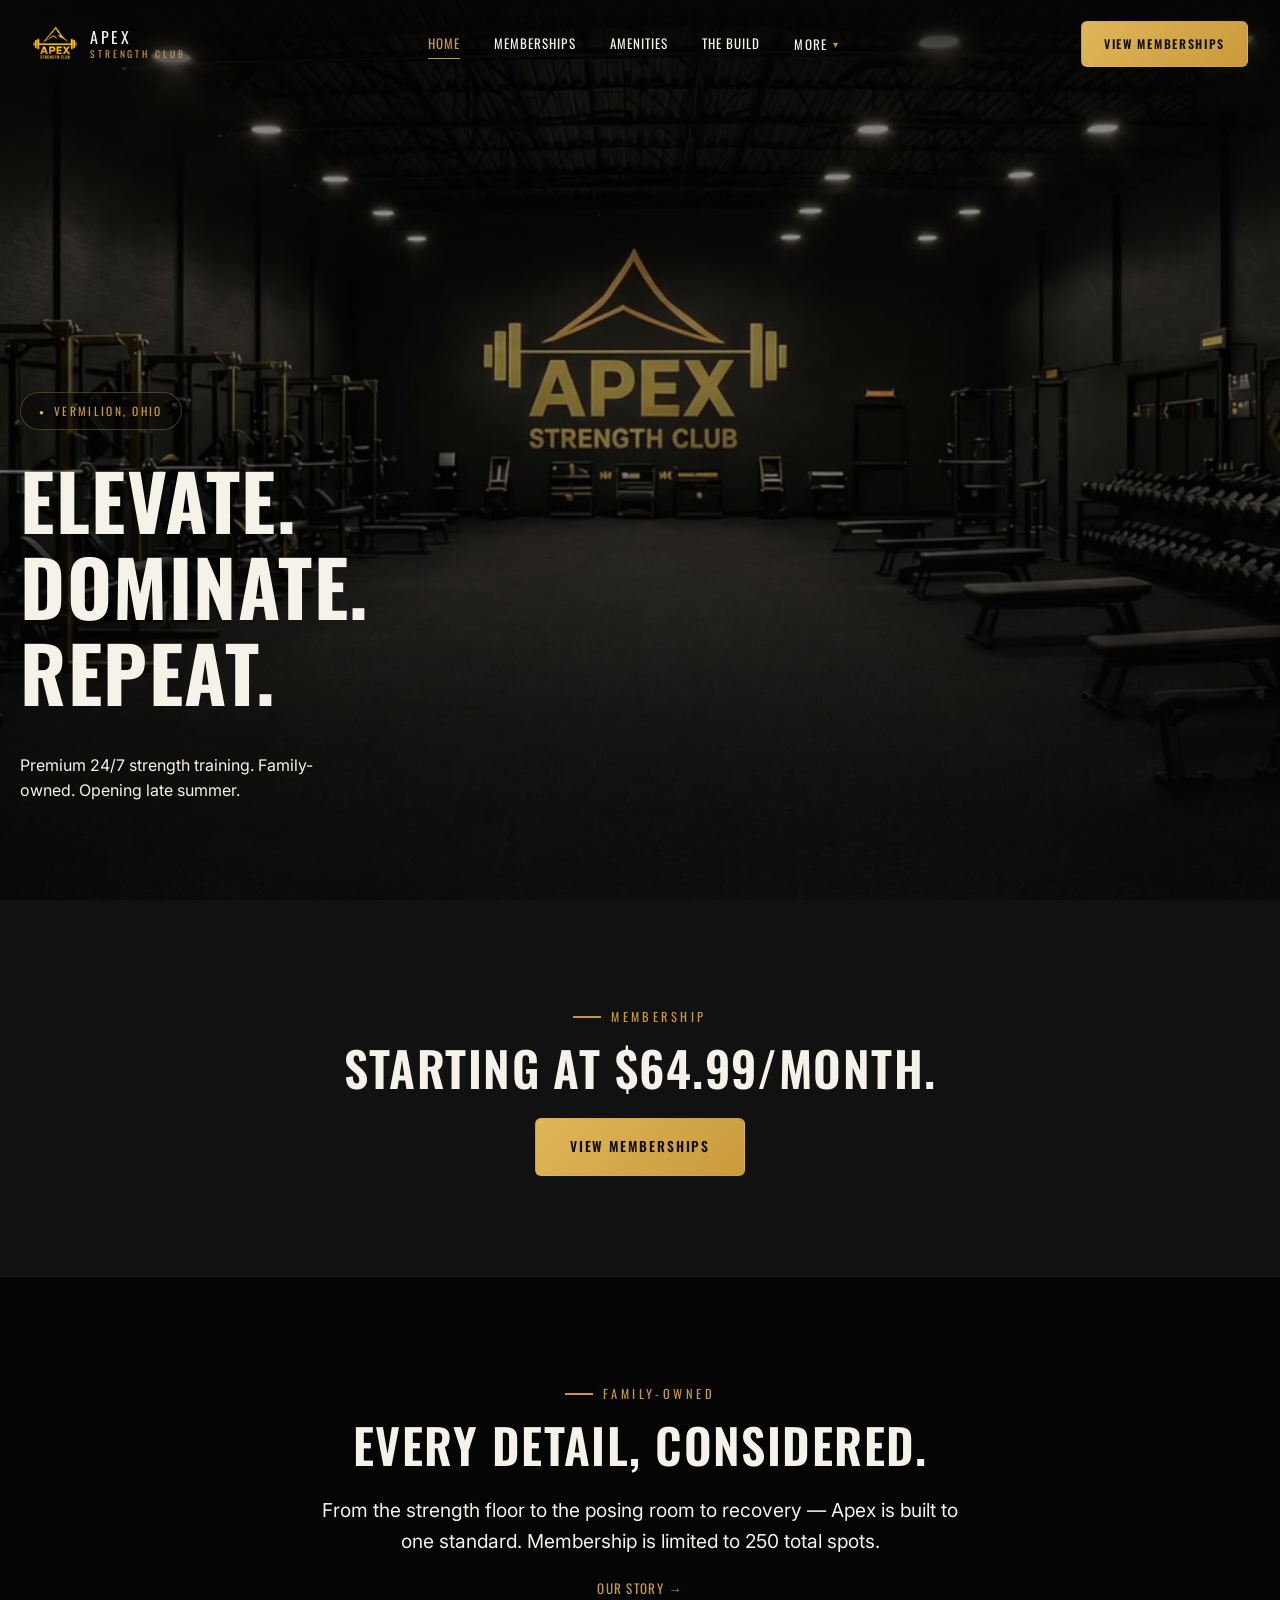
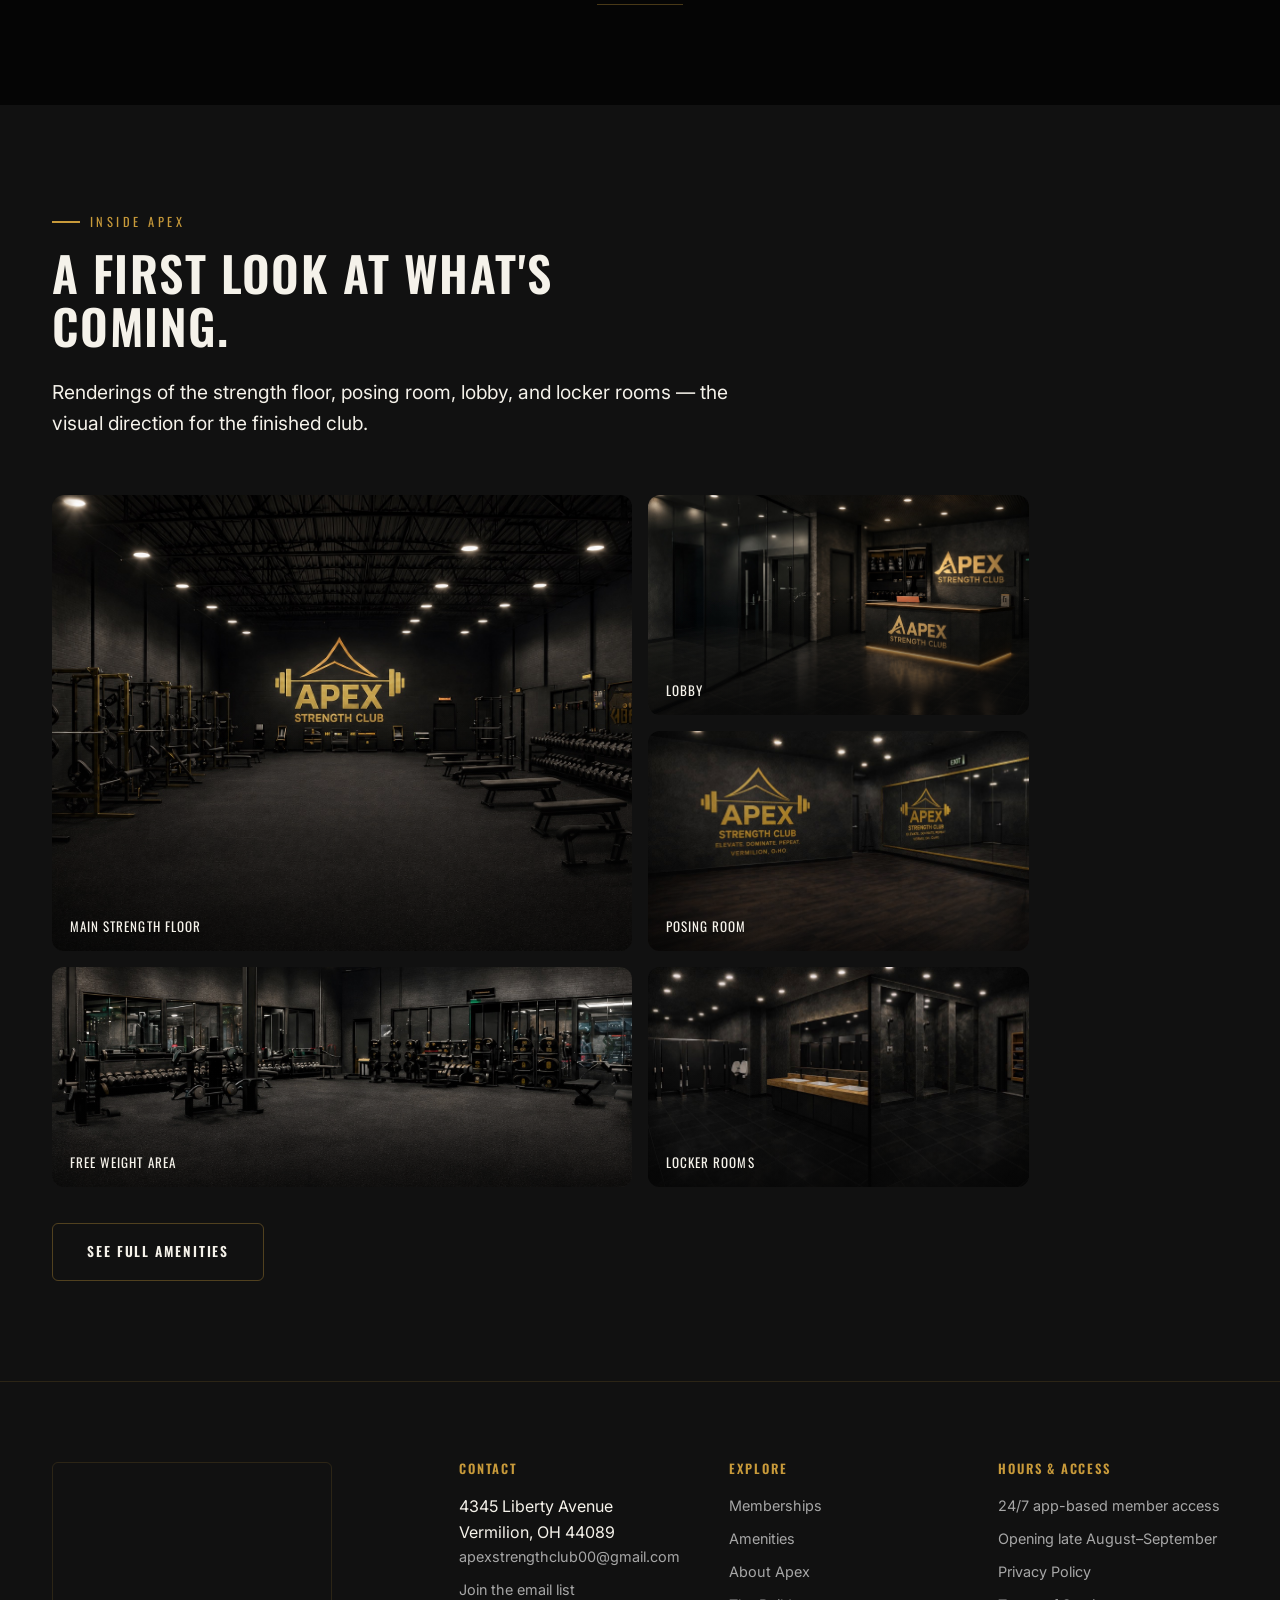
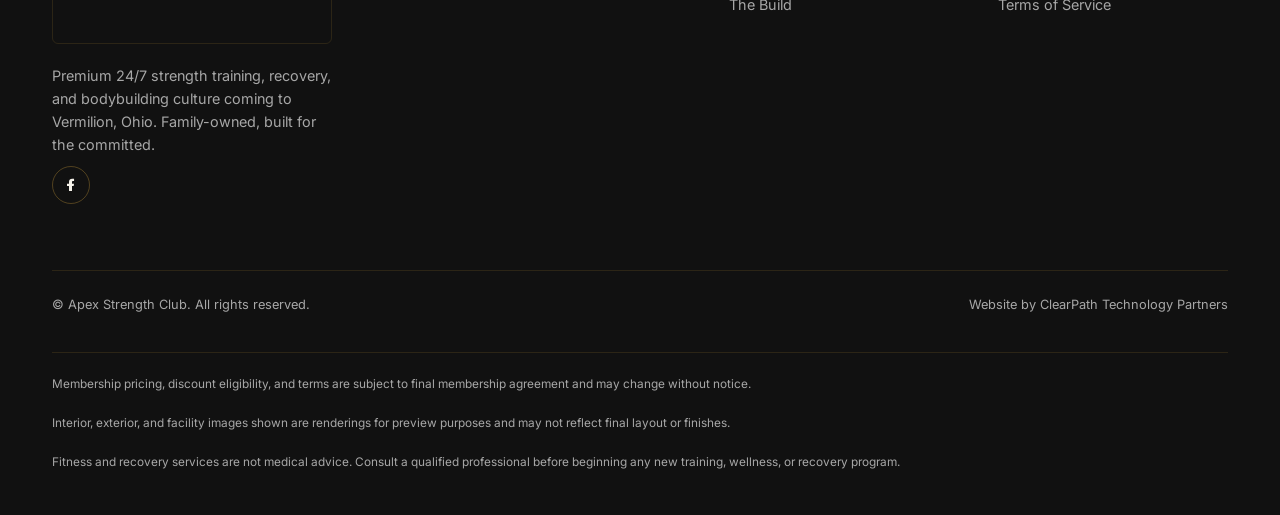
==== commit d54e49cf: "Bring site to WCAG 2.1 AA: labels, keyboard access, focus management - Add visually-hidden labels to" ====
--- a/index.html
+++ b/index.html
@@ -55,7 +55,7 @@
 
 <div id="nav-ph"></div>
 
-<main>
+<main id="main-content">
 
   <!-- HERO -->
   <section class="hero">
@@ -99,26 +99,26 @@
         <p class="lead">Renderings of the strength floor, posing room, lobby, and locker rooms &mdash; the visual direction for the finished club.</p>
       </div>
       <div class="gallery-grid">
-        <div class="gallery-item wide tall" data-lightbox="assets/images/web/gym-interior-main.jpg" data-caption="Main strength floor" data-reveal="left">
+        <button type="button" class="gallery-item wide tall" data-lightbox="assets/images/web/gym-interior-main.jpg" data-caption="Main strength floor" data-reveal="left">
           <img src="assets/images/web/gym-interior-main.jpg" alt="Rendering of the Apex Strength Club main weight room with racks and the gold Apex wordmark on the back wall" loading="lazy">
           <span class="gallery-caption">Main Strength Floor</span>
-        </div>
-        <div class="gallery-item" data-lightbox="assets/images/web/gym-interior-lobby.jpg" data-caption="Front desk and lobby" data-reveal="right" data-reveal-delay="1">
+        </button>
+        <button type="button" class="gallery-item" data-lightbox="assets/images/web/gym-interior-lobby.jpg" data-caption="Front desk and lobby" data-reveal="right" data-reveal-delay="1">
           <img src="assets/images/web/gym-interior-lobby.jpg" alt="Rendering of the Apex Strength Club lobby and front desk with gold signage" loading="lazy">
           <span class="gallery-caption">Lobby</span>
-        </div>
-        <div class="gallery-item" data-lightbox="assets/images/web/posing-room-mockup.jpg" data-caption="Posing room" data-reveal="right" data-reveal-delay="2">
+        </button>
+        <button type="button" class="gallery-item" data-lightbox="assets/images/web/posing-room-mockup.jpg" data-caption="Posing room" data-reveal="right" data-reveal-delay="2">
           <img src="assets/images/web/posing-room-mockup.jpg" alt="Rendering of the Apex Strength Club posing room with mirrored wall and gold branding" loading="lazy">
           <span class="gallery-caption">Posing Room</span>
-        </div>
-        <div class="gallery-item wide" data-lightbox="assets/images/web/gym-interior-main-2.jpg" data-caption="Dumbbell and accessory area" data-reveal="left" data-reveal-delay="2">
+        </button>
+        <button type="button" class="gallery-item wide" data-lightbox="assets/images/web/gym-interior-main-2.jpg" data-caption="Dumbbell and accessory area" data-reveal="left" data-reveal-delay="2">
           <img src="assets/images/web/gym-interior-main-2.jpg" alt="Rendering of the Apex Strength Club dumbbell and accessory training area" loading="lazy">
           <span class="gallery-caption">Free Weight Area</span>
-        </div>
-        <div class="gallery-item" data-lightbox="assets/images/web/lockeroom-mockup.jpg" data-caption="Locker rooms and showers" data-reveal="right" data-reveal-delay="3">
+        </button>
+        <button type="button" class="gallery-item" data-lightbox="assets/images/web/lockeroom-mockup.jpg" data-caption="Locker rooms and showers" data-reveal="right" data-reveal-delay="3">
           <img src="assets/images/web/lockeroom-mockup.jpg" alt="Rendering of the Apex Strength Club locker room and shower area with black tile and warm wood" loading="lazy">
           <span class="gallery-caption">Locker Rooms</span>
-        </div>
+        </button>
       </div>
       <div class="cta-row" style="margin-top:36px;">
         <a href="amenities.html" class="btn btn-outline">See Full Amenities</a>
@@ -131,7 +131,7 @@
 <div id="footer-ph"></div>
 
 <!-- Lightbox -->
-<div class="lightbox" id="lightbox">
+<div class="lightbox" id="lightbox" role="dialog" aria-modal="true" aria-label="Image preview">
   <button class="lightbox-close" aria-label="Close image">&times;</button>
   <img src="" alt="">
   <p class="lightbox-caption"></p>
--- a/assets/css/styles.css
+++ b/assets/css/styles.css
@@ -65,6 +65,14 @@
   position: absolute; width: 1px; height: 1px; overflow: hidden;
   clip: rect(0 0 0 0); white-space: nowrap;
 }
+
+.skip-link {
+  position: absolute; left: -9999px; top: 0; z-index: 2000;
+  background: var(--accent); color: #14100a;
+  padding: 12px 20px; border-radius: 0 0 var(--r) 0;
+  font-family: var(--fd); text-transform: uppercase; letter-spacing: 0.05em;
+}
+.skip-link:focus { left: 0; }
 
 /* ---------- Typography ---------- */
 h1, h2, h3, h4 {
@@ -572,6 +580,10 @@
   cursor: pointer;
   grid-column: span 2;
 }
+button.gallery-item {
+  display: block; width: 100%; margin: 0; padding: 0; border: 0;
+  background: none; text-align: left; font: inherit; color: inherit;
+}
 .gallery-item.wide { grid-column: span 3; }
 .gallery-item.tall { grid-row: span 2; }
 .gallery-item img {
@@ -740,7 +752,7 @@
   padding: 22px 0 32px;
   border-top: 1px solid var(--border);
   font-size: 0.74rem;
-  color: #6f6f6f;
+  color: var(--muted);
   display: flex; flex-direction: column; gap: 8px;
 }
 
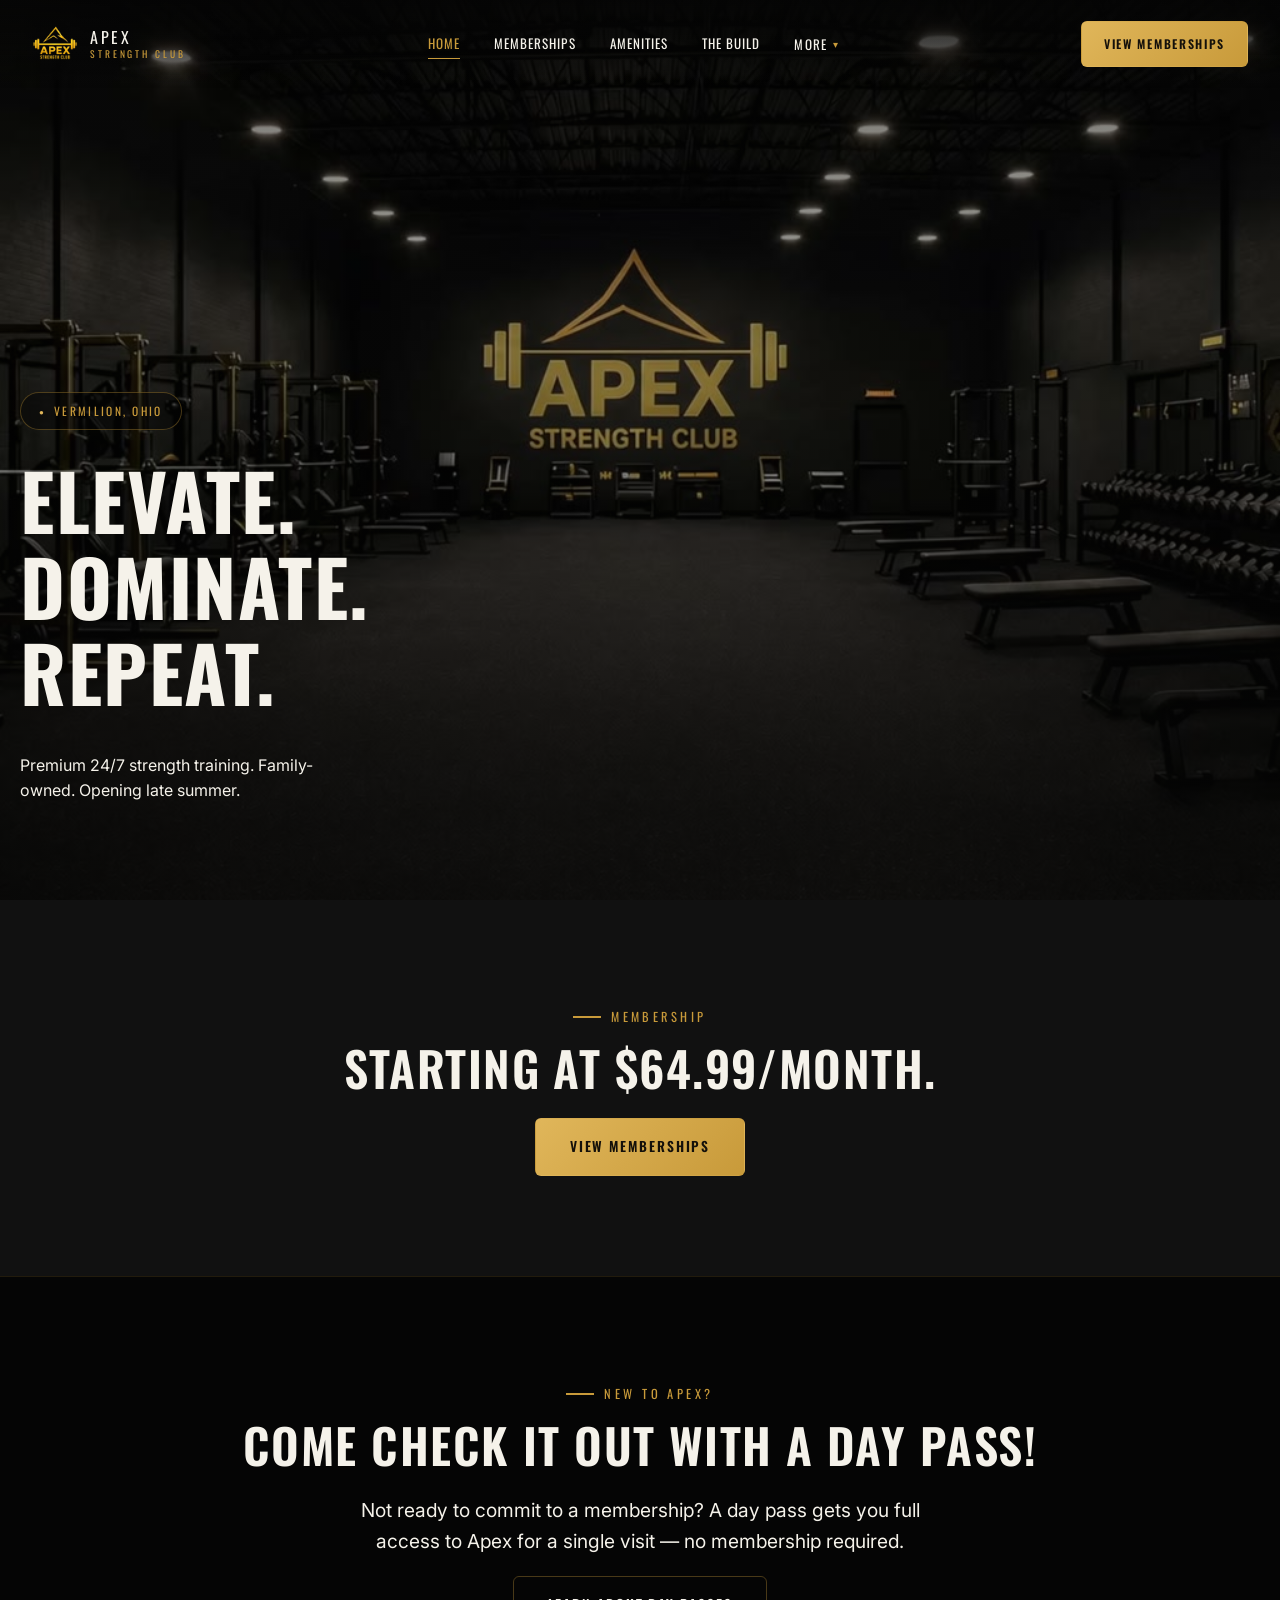
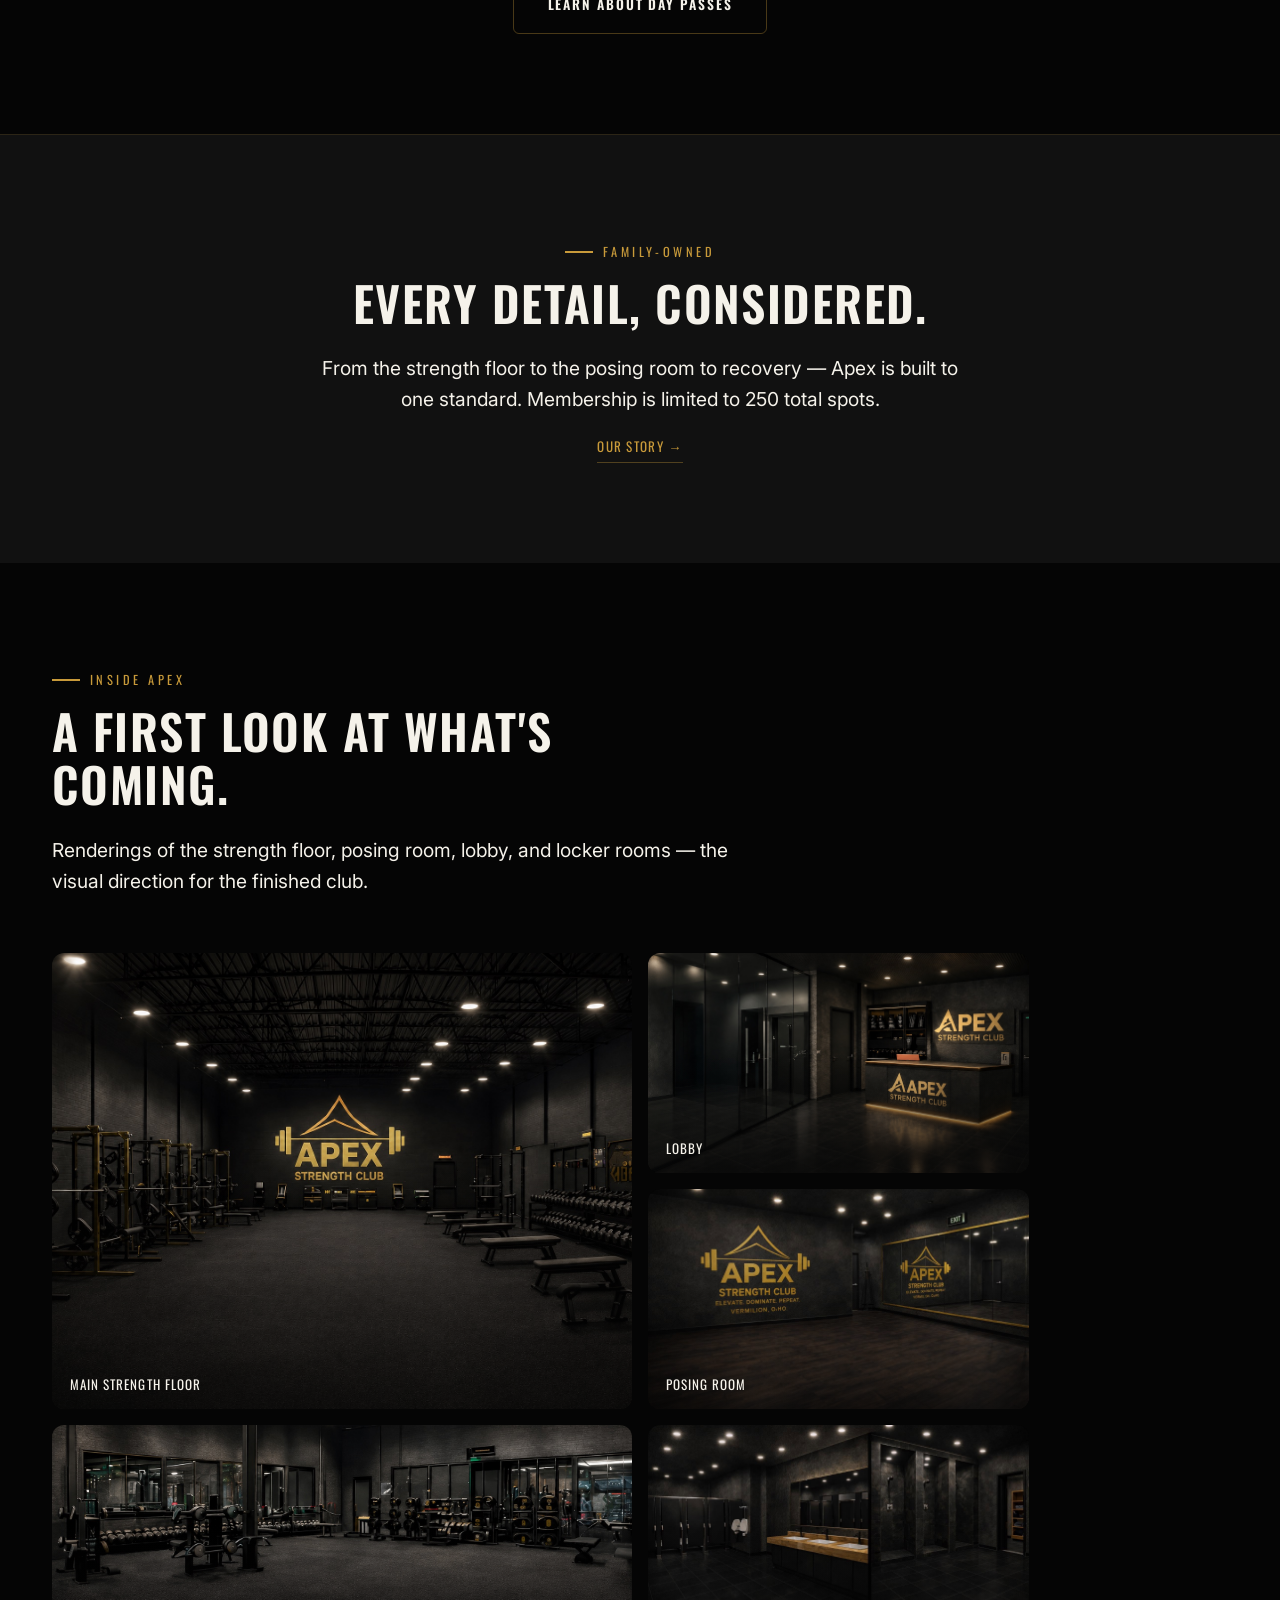
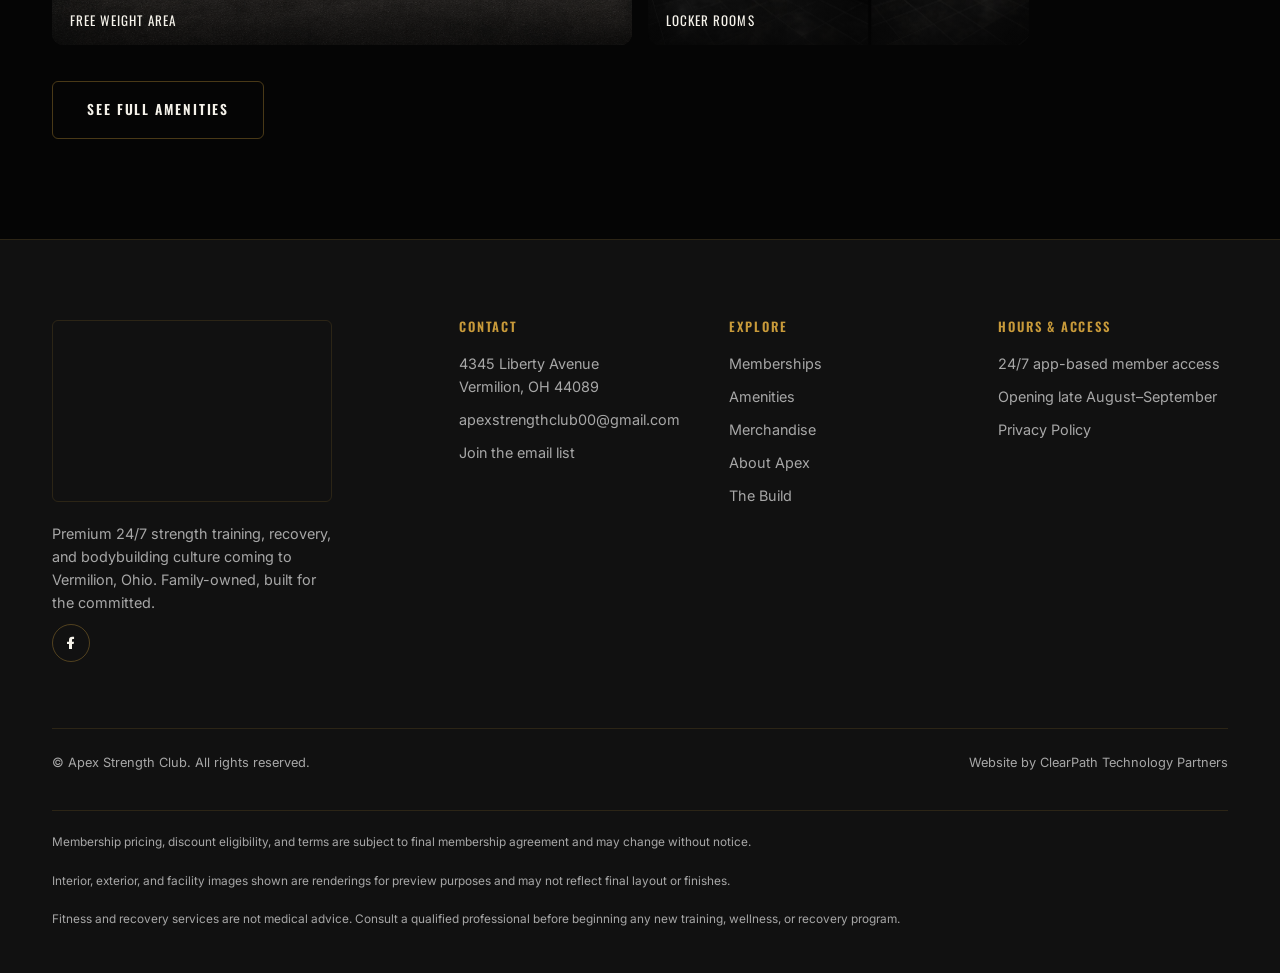
==== commit 7cfaab6b: "Add merchandise page, day pass promotion, and homepage polish - New merchandise.html showcasing tees" ====
--- a/index.html
+++ b/index.html
@@ -22,7 +22,7 @@
 <link rel="preconnect" href="https://fonts.googleapis.com">
 <link rel="preconnect" href="https://fonts.gstatic.com" crossorigin>
 <link href="https://fonts.googleapis.com/css2?family=Oswald:wght@500;600;700&family=Inter:wght@400;500;600&display=swap" rel="stylesheet">
-<link rel="stylesheet" href="assets/css/styles.css?v=14">
+<link rel="stylesheet" href="assets/css/styles.css?v=15">
 
 <script type="application/ld+json">
 {
@@ -55,7 +55,7 @@
 
 <div id="nav-ph"></div>
 
-<main id="main-content">
+<main>
 
   <!-- HERO -->
   <section class="hero">
@@ -80,8 +80,20 @@
     </div>
   </section>
 
+  <!-- DAY PASS CTA -->
+  <section class="section" style="text-align:center; border-top:1px solid var(--border);">
+    <div class="container" data-reveal="up">
+      <span class="kicker" style="justify-content:center">New To Apex?</span>
+      <h2>Come Check It Out With A Day Pass!</h2>
+      <p class="lead" style="max-width:560px; margin-left:auto; margin-right:auto;">Not ready to commit to a membership? A day pass gets you full access to Apex for a single visit &mdash; no membership required.</p>
+      <div class="cta-row" style="justify-content:center;">
+        <a href="memberships.html#day-pass" class="btn btn-outline">Learn About Day Passes</a>
+      </div>
+    </div>
+  </section>
+
   <!-- BRAND STATEMENT -->
-  <section class="section" style="text-align:center; border-top:1px solid var(--border);">
+  <section class="section section-alt" style="text-align:center; border-top:1px solid var(--border);">
     <div class="container" style="max-width:720px;" data-reveal="up">
       <span class="kicker" style="justify-content:center">Family-Owned</span>
       <h2>Every detail, considered.</h2>
@@ -91,7 +103,7 @@
   </section>
 
   <!-- GALLERY TEASER -->
-  <section class="section section-alt" id="gallery">
+  <section class="section" id="gallery">
     <div class="container">
       <div class="section-header" data-reveal="up">
         <span class="kicker">Inside Apex</span>
@@ -99,26 +111,26 @@
         <p class="lead">Renderings of the strength floor, posing room, lobby, and locker rooms &mdash; the visual direction for the finished club.</p>
       </div>
       <div class="gallery-grid">
-        <button type="button" class="gallery-item wide tall" data-lightbox="assets/images/web/gym-interior-main.jpg" data-caption="Main strength floor" data-reveal="left">
+        <div class="gallery-item wide tall" data-lightbox="assets/images/web/gym-interior-main.jpg" data-caption="Main strength floor" data-reveal="left">
           <img src="assets/images/web/gym-interior-main.jpg" alt="Rendering of the Apex Strength Club main weight room with racks and the gold Apex wordmark on the back wall" loading="lazy">
           <span class="gallery-caption">Main Strength Floor</span>
-        </button>
-        <button type="button" class="gallery-item" data-lightbox="assets/images/web/gym-interior-lobby.jpg" data-caption="Front desk and lobby" data-reveal="right" data-reveal-delay="1">
+        </div>
+        <div class="gallery-item" data-lightbox="assets/images/web/gym-interior-lobby.jpg" data-caption="Front desk and lobby" data-reveal="right" data-reveal-delay="1">
           <img src="assets/images/web/gym-interior-lobby.jpg" alt="Rendering of the Apex Strength Club lobby and front desk with gold signage" loading="lazy">
           <span class="gallery-caption">Lobby</span>
-        </button>
-        <button type="button" class="gallery-item" data-lightbox="assets/images/web/posing-room-mockup.jpg" data-caption="Posing room" data-reveal="right" data-reveal-delay="2">
+        </div>
+        <div class="gallery-item" data-lightbox="assets/images/web/posing-room-mockup.jpg" data-caption="Posing room" data-reveal="right" data-reveal-delay="2">
           <img src="assets/images/web/posing-room-mockup.jpg" alt="Rendering of the Apex Strength Club posing room with mirrored wall and gold branding" loading="lazy">
           <span class="gallery-caption">Posing Room</span>
-        </button>
-        <button type="button" class="gallery-item wide" data-lightbox="assets/images/web/gym-interior-main-2.jpg" data-caption="Dumbbell and accessory area" data-reveal="left" data-reveal-delay="2">
+        </div>
+        <div class="gallery-item wide" data-lightbox="assets/images/web/gym-interior-main-2.jpg" data-caption="Dumbbell and accessory area" data-reveal="left" data-reveal-delay="2">
           <img src="assets/images/web/gym-interior-main-2.jpg" alt="Rendering of the Apex Strength Club dumbbell and accessory training area" loading="lazy">
           <span class="gallery-caption">Free Weight Area</span>
-        </button>
-        <button type="button" class="gallery-item" data-lightbox="assets/images/web/lockeroom-mockup.jpg" data-caption="Locker rooms and showers" data-reveal="right" data-reveal-delay="3">
+        </div>
+        <div class="gallery-item" data-lightbox="assets/images/web/lockeroom-mockup.jpg" data-caption="Locker rooms and showers" data-reveal="right" data-reveal-delay="3">
           <img src="assets/images/web/lockeroom-mockup.jpg" alt="Rendering of the Apex Strength Club locker room and shower area with black tile and warm wood" loading="lazy">
           <span class="gallery-caption">Locker Rooms</span>
-        </button>
+        </div>
       </div>
       <div class="cta-row" style="margin-top:36px;">
         <a href="amenities.html" class="btn btn-outline">See Full Amenities</a>
@@ -131,14 +143,14 @@
 <div id="footer-ph"></div>
 
 <!-- Lightbox -->
-<div class="lightbox" id="lightbox" role="dialog" aria-modal="true" aria-label="Image preview">
+<div class="lightbox" id="lightbox">
   <button class="lightbox-close" aria-label="Close image">&times;</button>
   <img src="" alt="">
   <p class="lightbox-caption"></p>
 </div>
 <div id="sticky-cta-ph"></div>
 
-<script src="assets/js/components.js?v=4"></script>
+<script src="assets/js/components.js?v=5"></script>
 <script>
   document.getElementById('nav-ph').innerHTML = NAV(document.body.dataset.page);
   document.getElementById('footer-ph').innerHTML = FOOTER;
--- a/assets/css/styles.css
+++ b/assets/css/styles.css
@@ -65,14 +65,6 @@
   position: absolute; width: 1px; height: 1px; overflow: hidden;
   clip: rect(0 0 0 0); white-space: nowrap;
 }
-
-.skip-link {
-  position: absolute; left: -9999px; top: 0; z-index: 2000;
-  background: var(--accent); color: #14100a;
-  padding: 12px 20px; border-radius: 0 0 var(--r) 0;
-  font-family: var(--fd); text-transform: uppercase; letter-spacing: 0.05em;
-}
-.skip-link:focus { left: 0; }
 
 /* ---------- Typography ---------- */
 h1, h2, h3, h4 {
@@ -566,6 +558,38 @@
 .card h3 { margin-bottom: 10px; font-size: 1.1rem; }
 .card p { font-size: 0.92rem; margin-bottom: 0; }
 
+/* ---------- Merchandise / product cards ---------- */
+.product-card { text-align: center; }
+.product-visual {
+  position: relative;
+  aspect-ratio: 4 / 5;
+  border-radius: var(--r);
+  border: 1px dashed var(--border-s);
+  background: linear-gradient(160deg, var(--panel), var(--surface));
+  display: flex;
+  flex-direction: column;
+  align-items: center;
+  justify-content: center;
+  gap: 14px;
+  margin-bottom: 22px;
+  overflow: hidden;
+  transition: border-color 0.3s ease, box-shadow 0.35s ease;
+}
+.product-card:hover .product-visual { border-color: var(--accent); box-shadow: var(--shadow-glow); }
+.product-visual .icon-badge {
+  margin-bottom: 0;
+  transition: transform 0.35s cubic-bezier(0.16, 0.8, 0.24, 1);
+}
+.product-card:hover .product-visual .icon-badge { transform: scale(1.1); }
+.product-visual-label {
+  font-family: var(--fd);
+  text-transform: uppercase;
+  letter-spacing: 0.14em;
+  font-size: 0.72rem;
+  color: var(--muted);
+}
+.product-tag { font-size: 0.82rem; color: var(--muted); margin-top: 6px; margin-bottom: 0; }
+
 /* ---------- Gallery ---------- */
 .gallery-grid {
   display: grid;
@@ -579,10 +603,6 @@
   border-radius: var(--rl);
   cursor: pointer;
   grid-column: span 2;
-}
-button.gallery-item {
-  display: block; width: 100%; margin: 0; padding: 0; border: 0;
-  background: none; text-align: left; font: inherit; color: inherit;
 }
 .gallery-item.wide { grid-column: span 3; }
 .gallery-item.tall { grid-row: span 2; }
@@ -752,7 +772,7 @@
   padding: 22px 0 32px;
   border-top: 1px solid var(--border);
   font-size: 0.74rem;
-  color: var(--muted);
+  color: #6f6f6f;
   display: flex; flex-direction: column; gap: 8px;
 }
 
@@ -895,7 +915,7 @@
 
 @media (prefers-reduced-motion: reduce) {
   html { scroll-behavior: auto; }
-  .gallery-item img, .card, .nav-links, .faq-answer { transition: none; }
+  .gallery-item img, .card, .nav-links, .faq-answer, .product-visual, .product-visual .icon-badge { transition: none; }
 }
 
 /* ============================================================
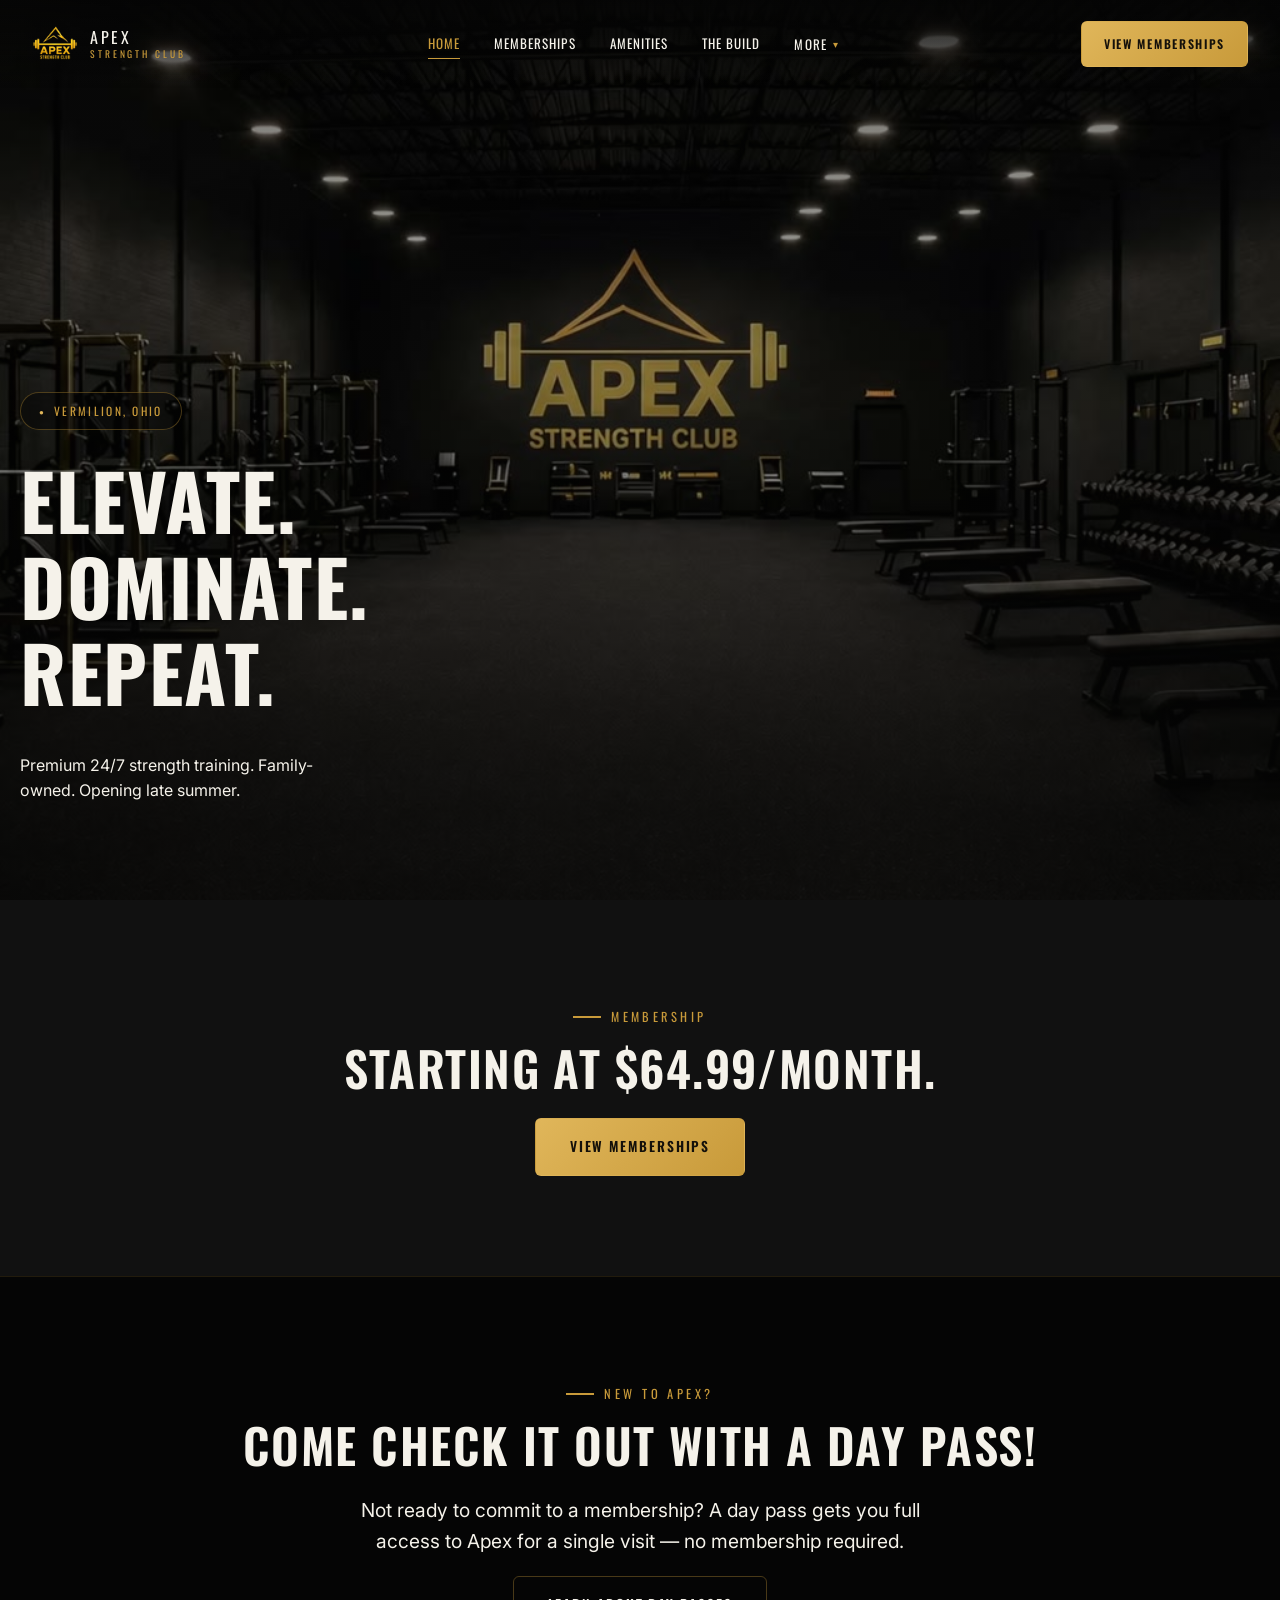
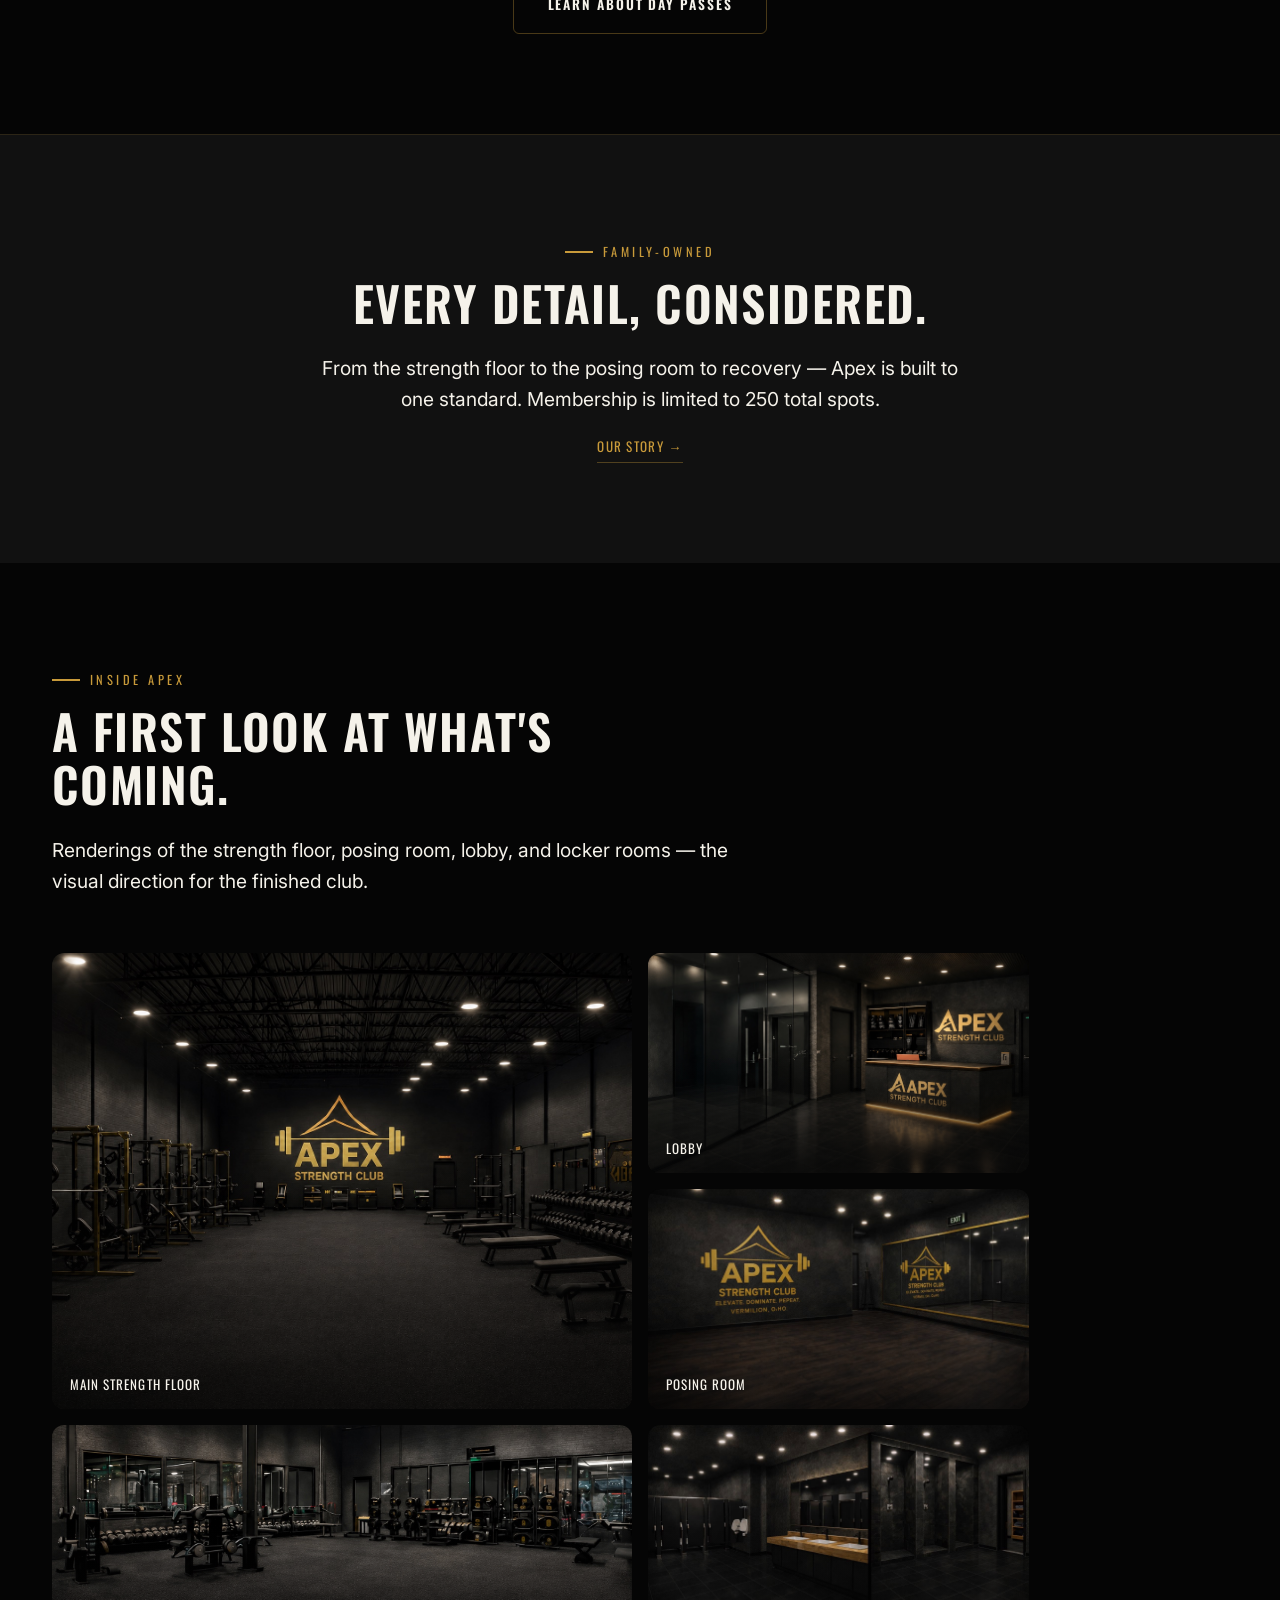
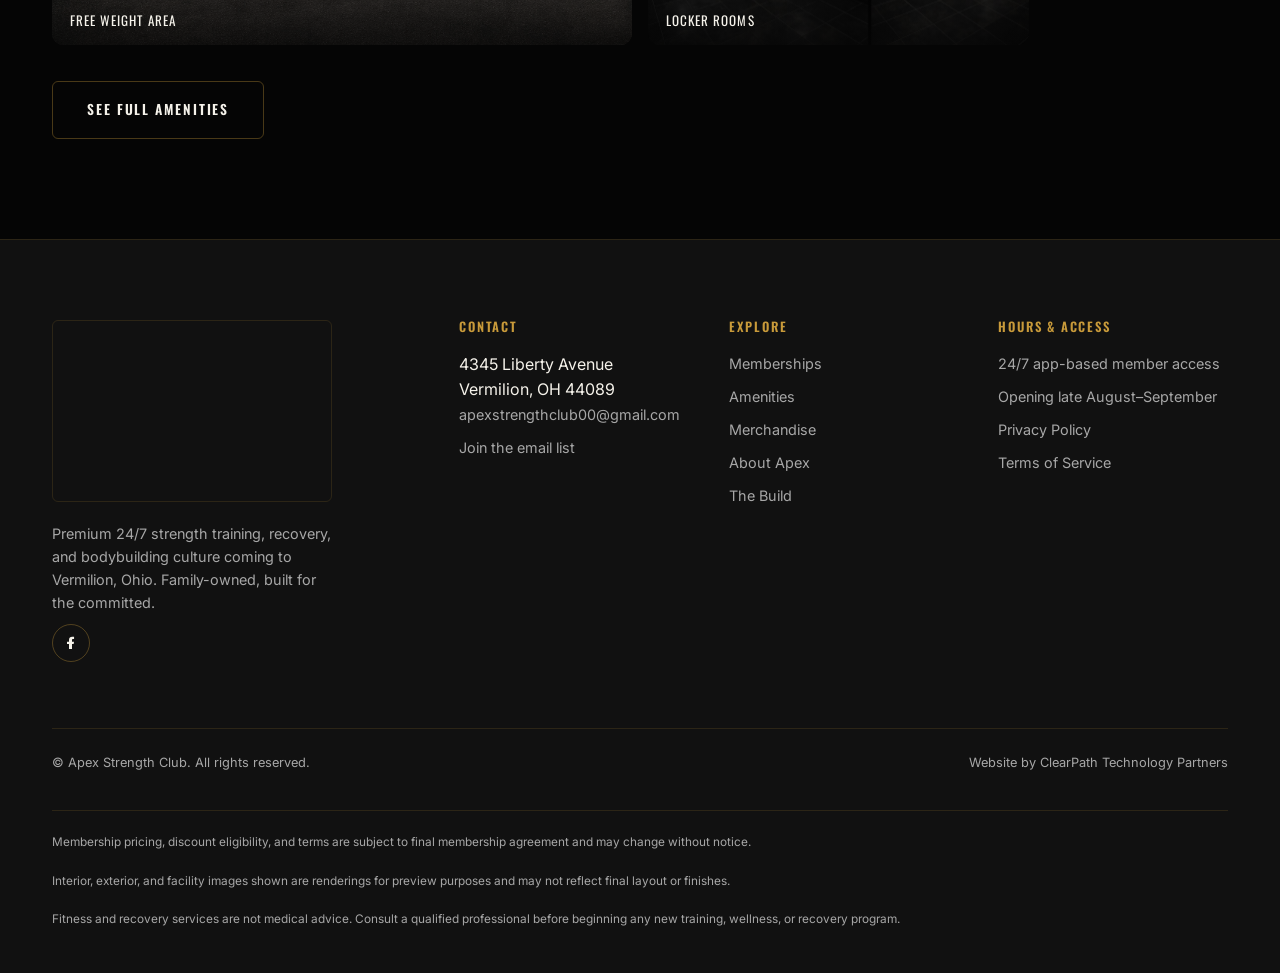
==== commit 5a68c599: "Merge pull request #2 from ClearPath-Technology-Partners/feature/merchandise-page Add merchandise pa" ====
--- a/index.html
+++ b/index.html
@@ -55,7 +55,7 @@
 
 <div id="nav-ph"></div>
 
-<main>
+<main id="main-content">
 
   <!-- HERO -->
   <section class="hero">
@@ -111,26 +111,26 @@
         <p class="lead">Renderings of the strength floor, posing room, lobby, and locker rooms &mdash; the visual direction for the finished club.</p>
       </div>
       <div class="gallery-grid">
-        <div class="gallery-item wide tall" data-lightbox="assets/images/web/gym-interior-main.jpg" data-caption="Main strength floor" data-reveal="left">
+        <button type="button" class="gallery-item wide tall" data-lightbox="assets/images/web/gym-interior-main.jpg" data-caption="Main strength floor" data-reveal="left">
           <img src="assets/images/web/gym-interior-main.jpg" alt="Rendering of the Apex Strength Club main weight room with racks and the gold Apex wordmark on the back wall" loading="lazy">
           <span class="gallery-caption">Main Strength Floor</span>
-        </div>
-        <div class="gallery-item" data-lightbox="assets/images/web/gym-interior-lobby.jpg" data-caption="Front desk and lobby" data-reveal="right" data-reveal-delay="1">
+        </button>
+        <button type="button" class="gallery-item" data-lightbox="assets/images/web/gym-interior-lobby.jpg" data-caption="Front desk and lobby" data-reveal="right" data-reveal-delay="1">
           <img src="assets/images/web/gym-interior-lobby.jpg" alt="Rendering of the Apex Strength Club lobby and front desk with gold signage" loading="lazy">
           <span class="gallery-caption">Lobby</span>
-        </div>
-        <div class="gallery-item" data-lightbox="assets/images/web/posing-room-mockup.jpg" data-caption="Posing room" data-reveal="right" data-reveal-delay="2">
+        </button>
+        <button type="button" class="gallery-item" data-lightbox="assets/images/web/posing-room-mockup.jpg" data-caption="Posing room" data-reveal="right" data-reveal-delay="2">
           <img src="assets/images/web/posing-room-mockup.jpg" alt="Rendering of the Apex Strength Club posing room with mirrored wall and gold branding" loading="lazy">
           <span class="gallery-caption">Posing Room</span>
-        </div>
-        <div class="gallery-item wide" data-lightbox="assets/images/web/gym-interior-main-2.jpg" data-caption="Dumbbell and accessory area" data-reveal="left" data-reveal-delay="2">
+        </button>
+        <button type="button" class="gallery-item wide" data-lightbox="assets/images/web/gym-interior-main-2.jpg" data-caption="Dumbbell and accessory area" data-reveal="left" data-reveal-delay="2">
           <img src="assets/images/web/gym-interior-main-2.jpg" alt="Rendering of the Apex Strength Club dumbbell and accessory training area" loading="lazy">
           <span class="gallery-caption">Free Weight Area</span>
-        </div>
-        <div class="gallery-item" data-lightbox="assets/images/web/lockeroom-mockup.jpg" data-caption="Locker rooms and showers" data-reveal="right" data-reveal-delay="3">
+        </button>
+        <button type="button" class="gallery-item" data-lightbox="assets/images/web/lockeroom-mockup.jpg" data-caption="Locker rooms and showers" data-reveal="right" data-reveal-delay="3">
           <img src="assets/images/web/lockeroom-mockup.jpg" alt="Rendering of the Apex Strength Club locker room and shower area with black tile and warm wood" loading="lazy">
           <span class="gallery-caption">Locker Rooms</span>
-        </div>
+        </button>
       </div>
       <div class="cta-row" style="margin-top:36px;">
         <a href="amenities.html" class="btn btn-outline">See Full Amenities</a>
@@ -143,7 +143,7 @@
 <div id="footer-ph"></div>
 
 <!-- Lightbox -->
-<div class="lightbox" id="lightbox">
+<div class="lightbox" id="lightbox" role="dialog" aria-modal="true" aria-label="Image preview">
   <button class="lightbox-close" aria-label="Close image">&times;</button>
   <img src="" alt="">
   <p class="lightbox-caption"></p>
--- a/assets/css/styles.css
+++ b/assets/css/styles.css
@@ -65,6 +65,14 @@
   position: absolute; width: 1px; height: 1px; overflow: hidden;
   clip: rect(0 0 0 0); white-space: nowrap;
 }
+
+.skip-link {
+  position: absolute; left: -9999px; top: 0; z-index: 2000;
+  background: var(--accent); color: #14100a;
+  padding: 12px 20px; border-radius: 0 0 var(--r) 0;
+  font-family: var(--fd); text-transform: uppercase; letter-spacing: 0.05em;
+}
+.skip-link:focus { left: 0; }
 
 /* ---------- Typography ---------- */
 h1, h2, h3, h4 {
@@ -604,6 +612,10 @@
   cursor: pointer;
   grid-column: span 2;
 }
+button.gallery-item {
+  display: block; width: 100%; margin: 0; padding: 0; border: 0;
+  background: none; text-align: left; font: inherit; color: inherit;
+}
 .gallery-item.wide { grid-column: span 3; }
 .gallery-item.tall { grid-row: span 2; }
 .gallery-item img {
@@ -772,7 +784,7 @@
   padding: 22px 0 32px;
   border-top: 1px solid var(--border);
   font-size: 0.74rem;
-  color: #6f6f6f;
+  color: var(--muted);
   display: flex; flex-direction: column; gap: 8px;
 }
 
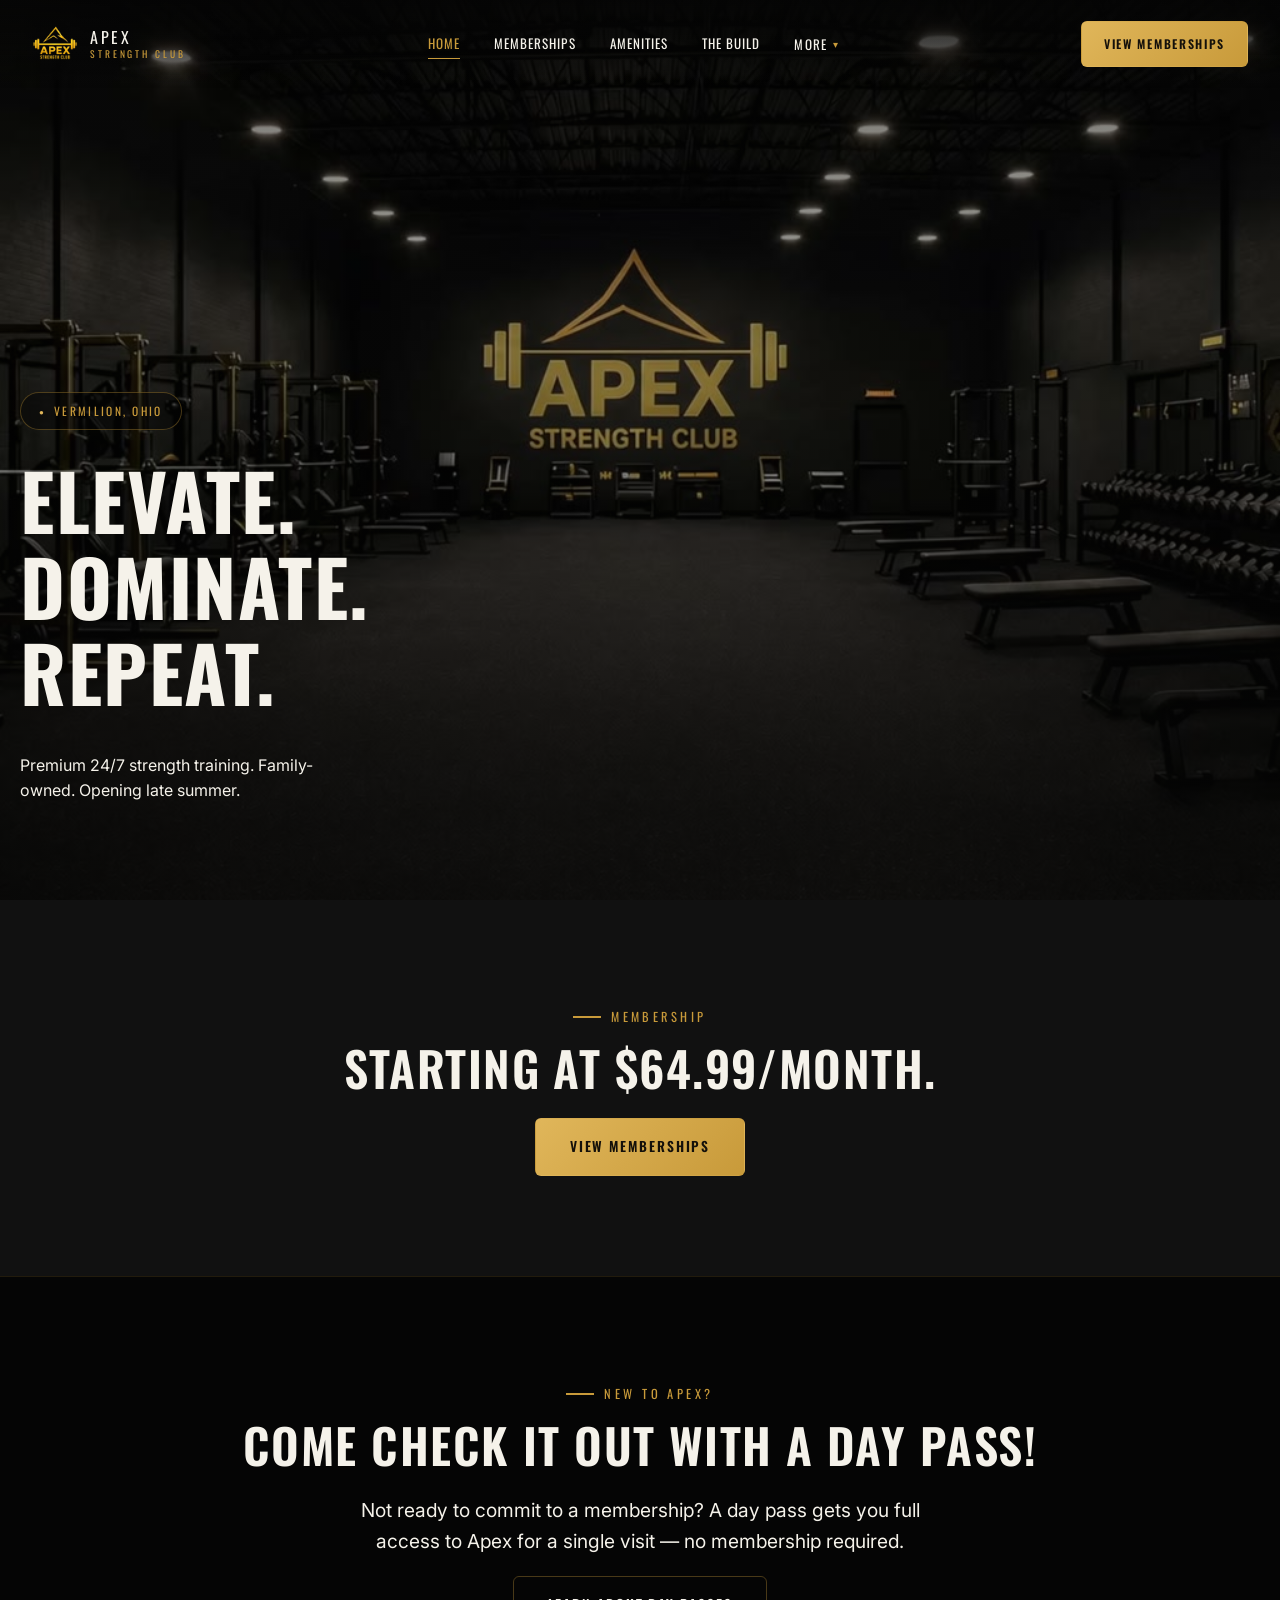
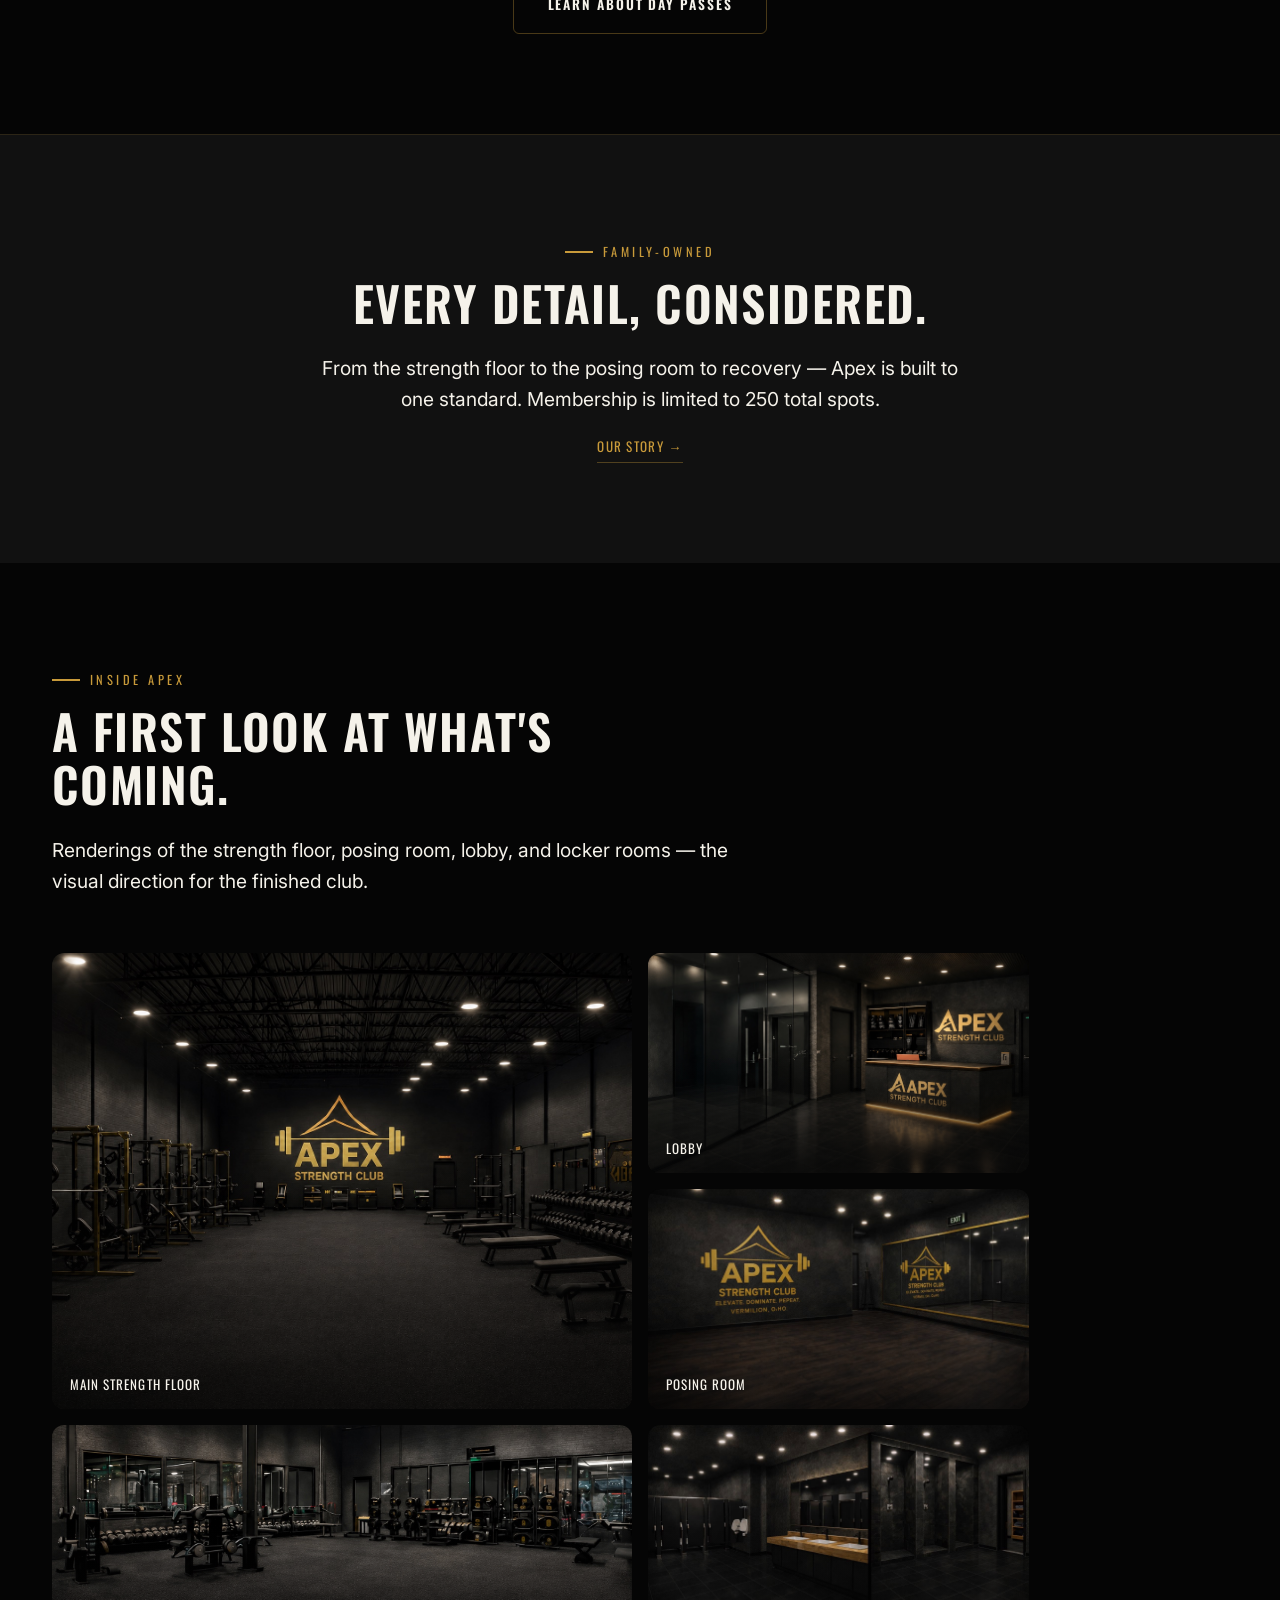
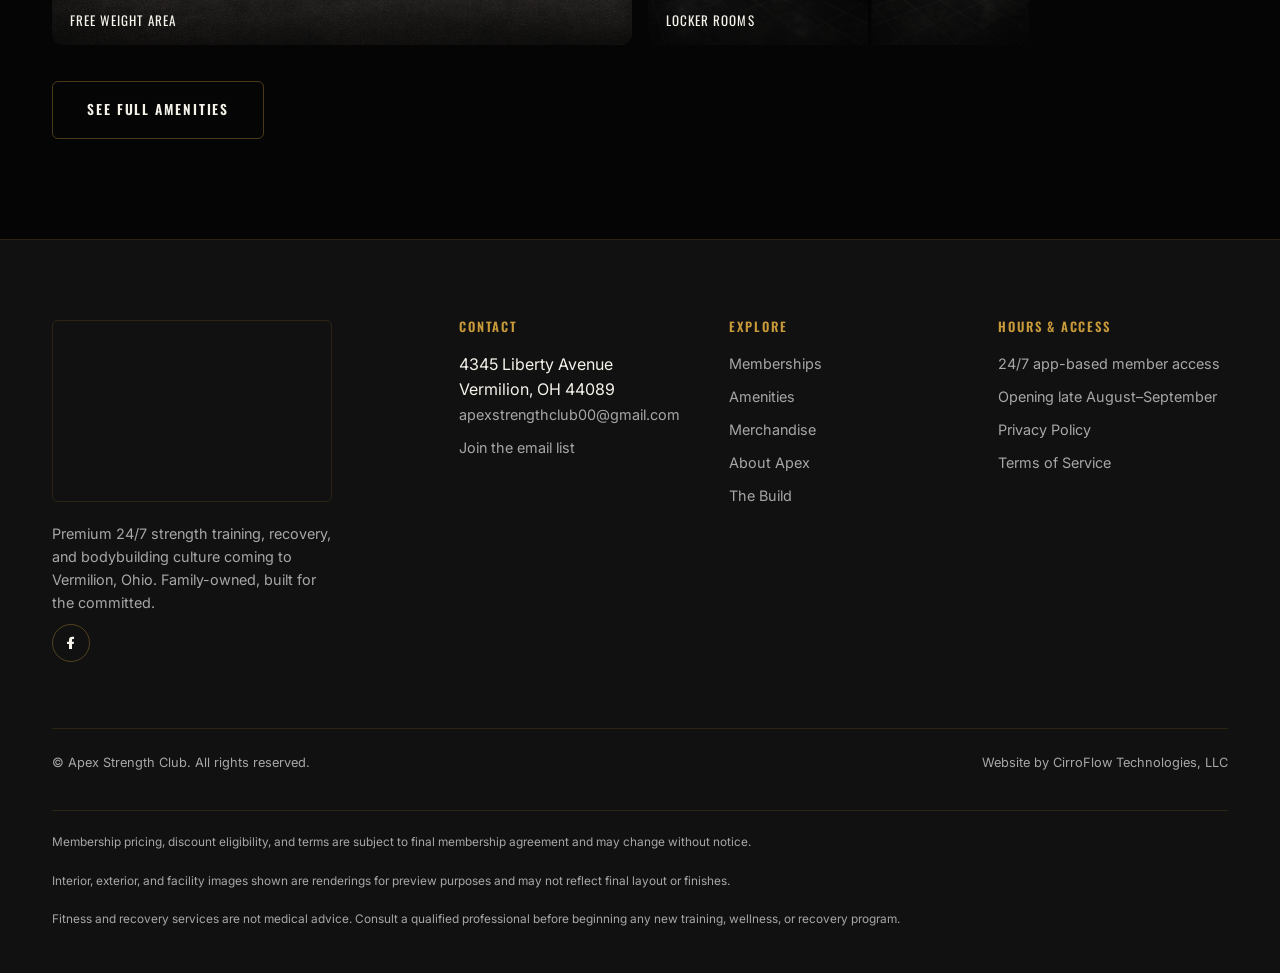
==== commit 648fa547: "Update footer credit to CirroFlow Technologies, LLC Swap the "Website by" footer link from ClearPath" ====
--- a/index.html
+++ b/index.html
@@ -150,7 +150,7 @@
 </div>
 <div id="sticky-cta-ph"></div>
 
-<script src="assets/js/components.js?v=5"></script>
+<script src="assets/js/components.js?v=6"></script>
 <script>
   document.getElementById('nav-ph').innerHTML = NAV(document.body.dataset.page);
   document.getElementById('footer-ph').innerHTML = FOOTER;
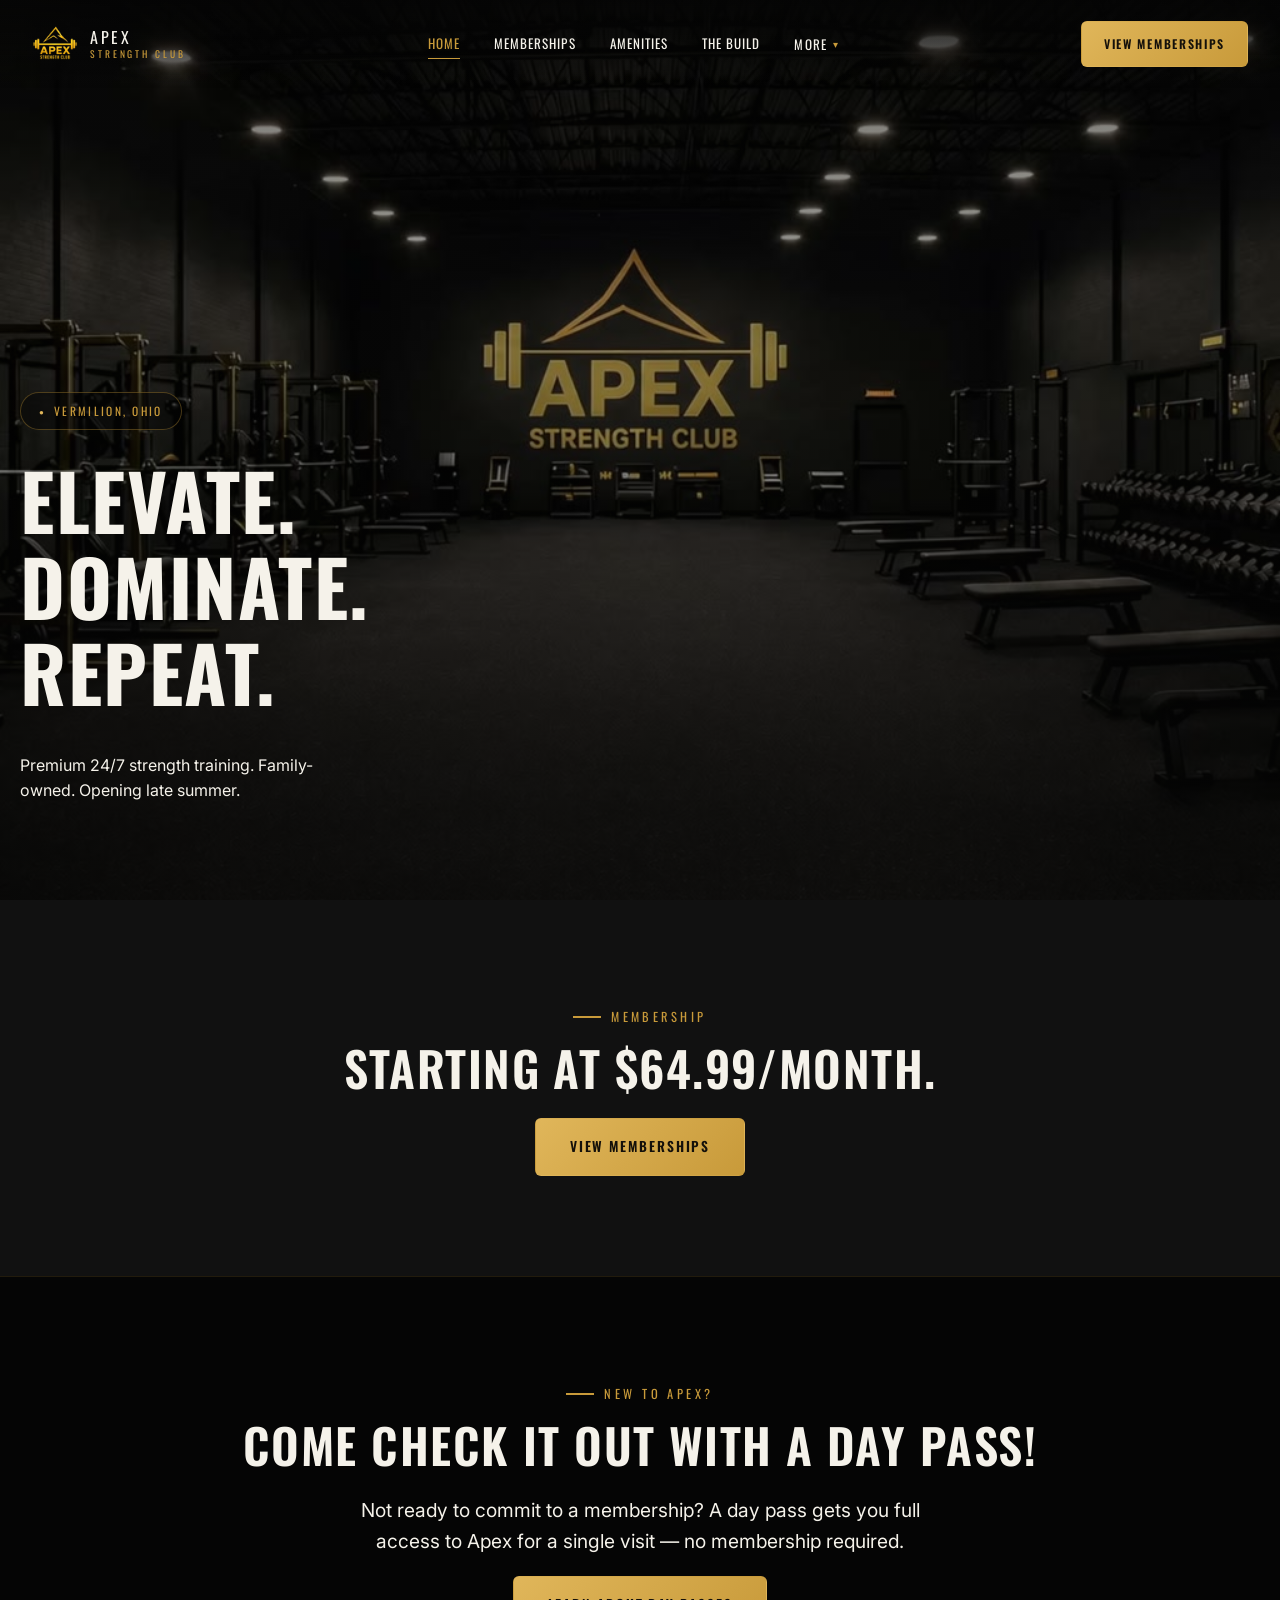
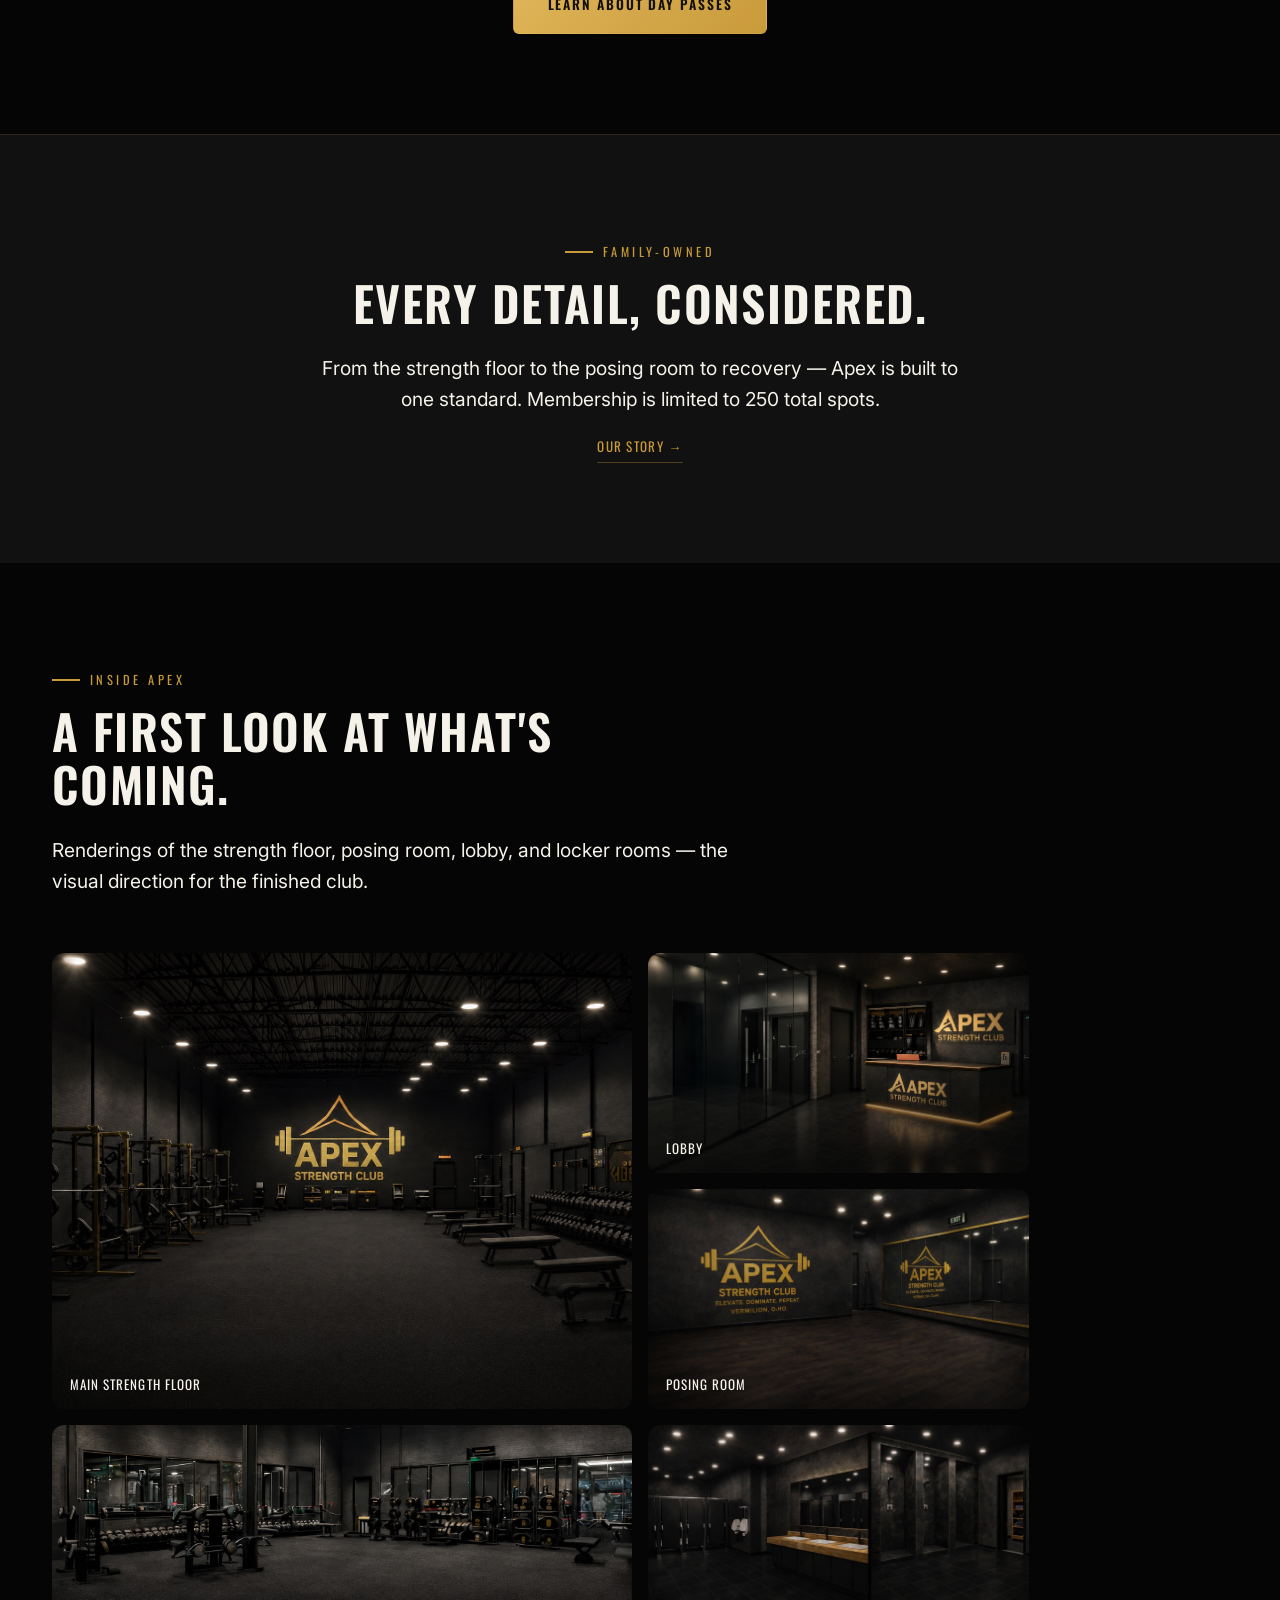
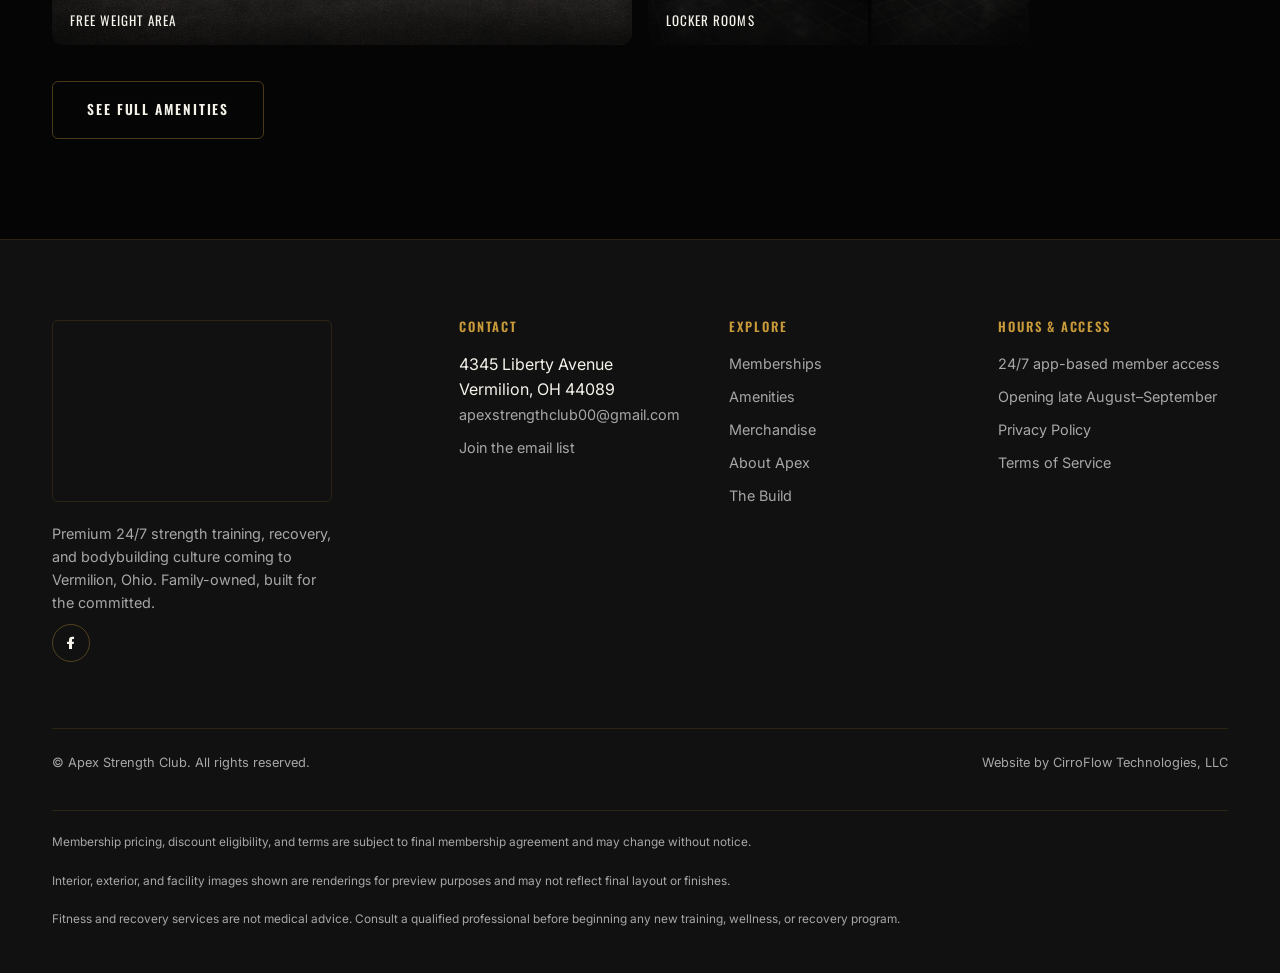
==== commit ee46acaa: "Link day pass CTAs to $20 purchase page Home and memberships pages now point directly to the day pas" ====
--- a/index.html
+++ b/index.html
@@ -87,7 +87,7 @@
       <h2>Come Check It Out With A Day Pass!</h2>
       <p class="lead" style="max-width:560px; margin-left:auto; margin-right:auto;">Not ready to commit to a membership? A day pass gets you full access to Apex for a single visit &mdash; no membership required.</p>
       <div class="cta-row" style="justify-content:center;">
-        <a href="memberships.html#day-pass" class="btn btn-outline">Learn About Day Passes</a>
+        <a href="https://guru.gyminsight.com/join/woMivneUurTjLHj?optionId=2a419b0b-6538-4065-9791-3a7a3e7a1e15" target="_blank" rel="noopener noreferrer" class="btn btn-primary">Learn About Day Passes</a>
       </div>
     </div>
   </section>
